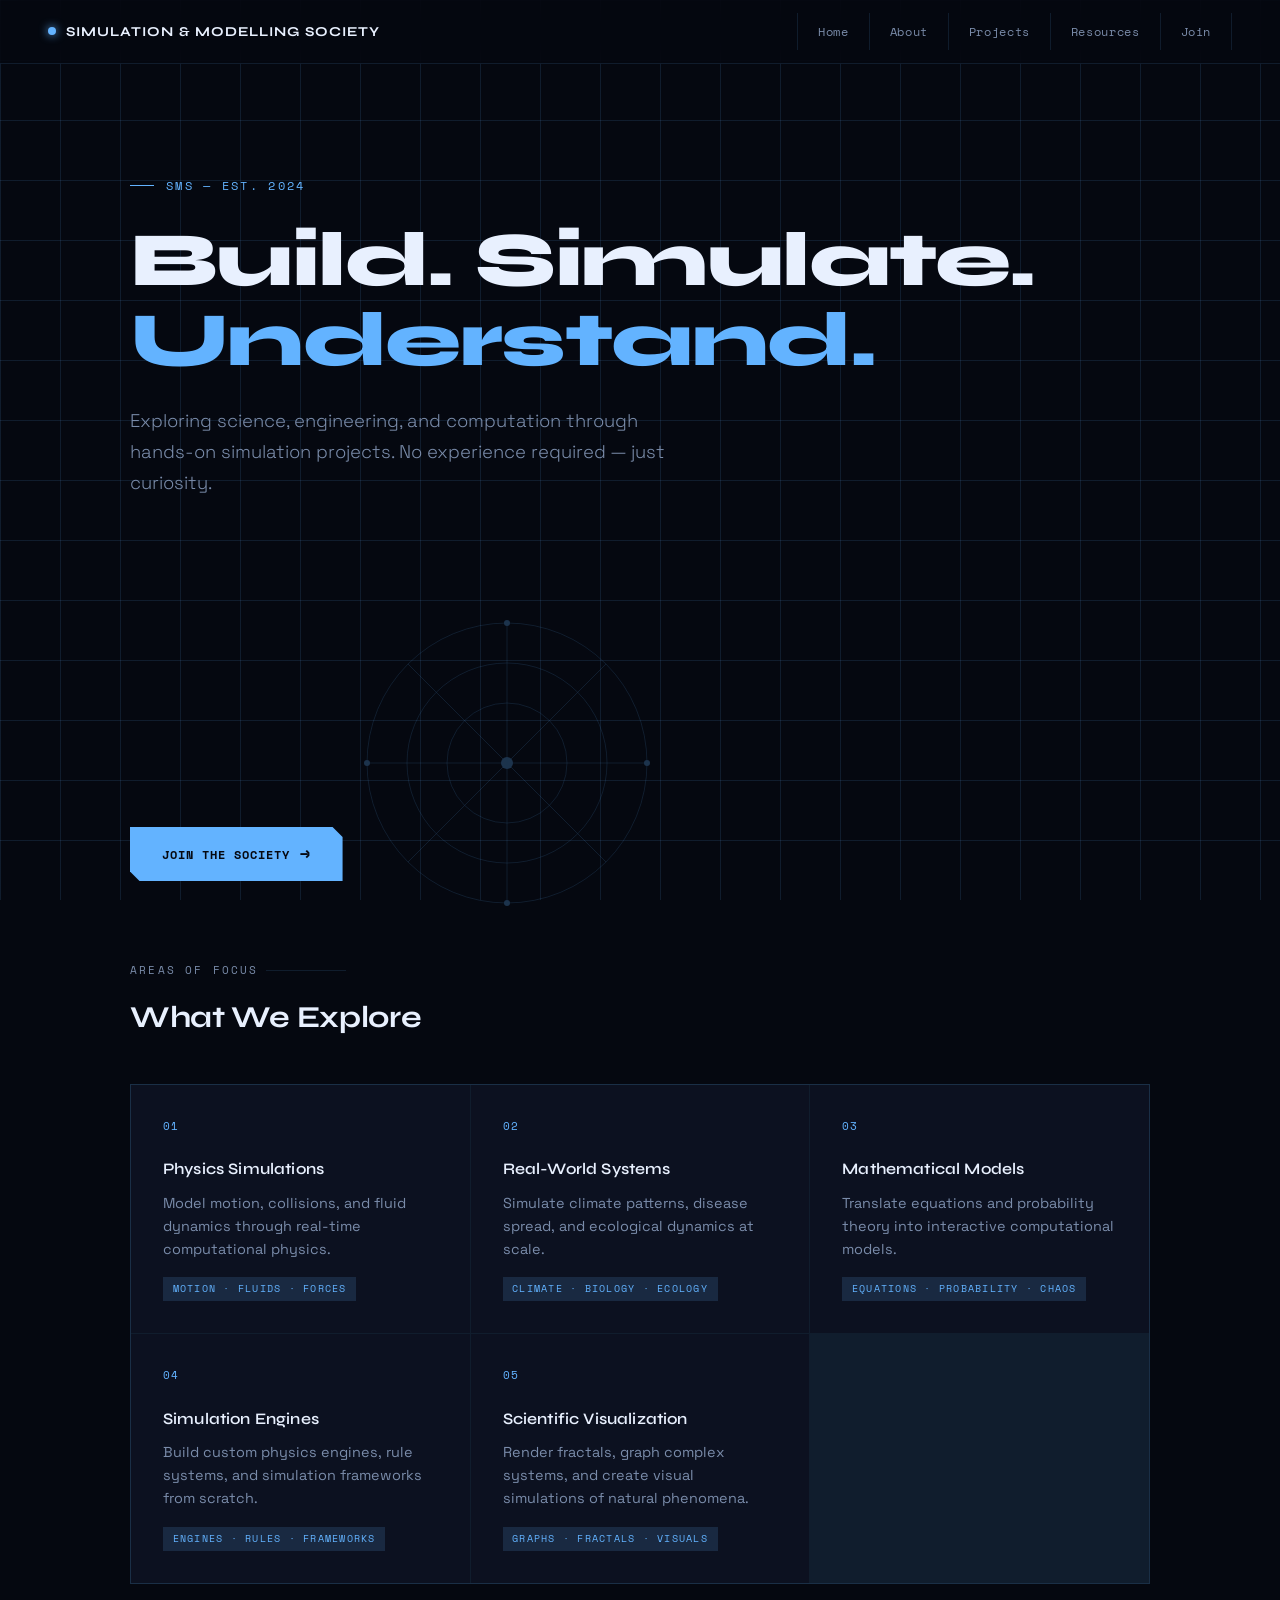
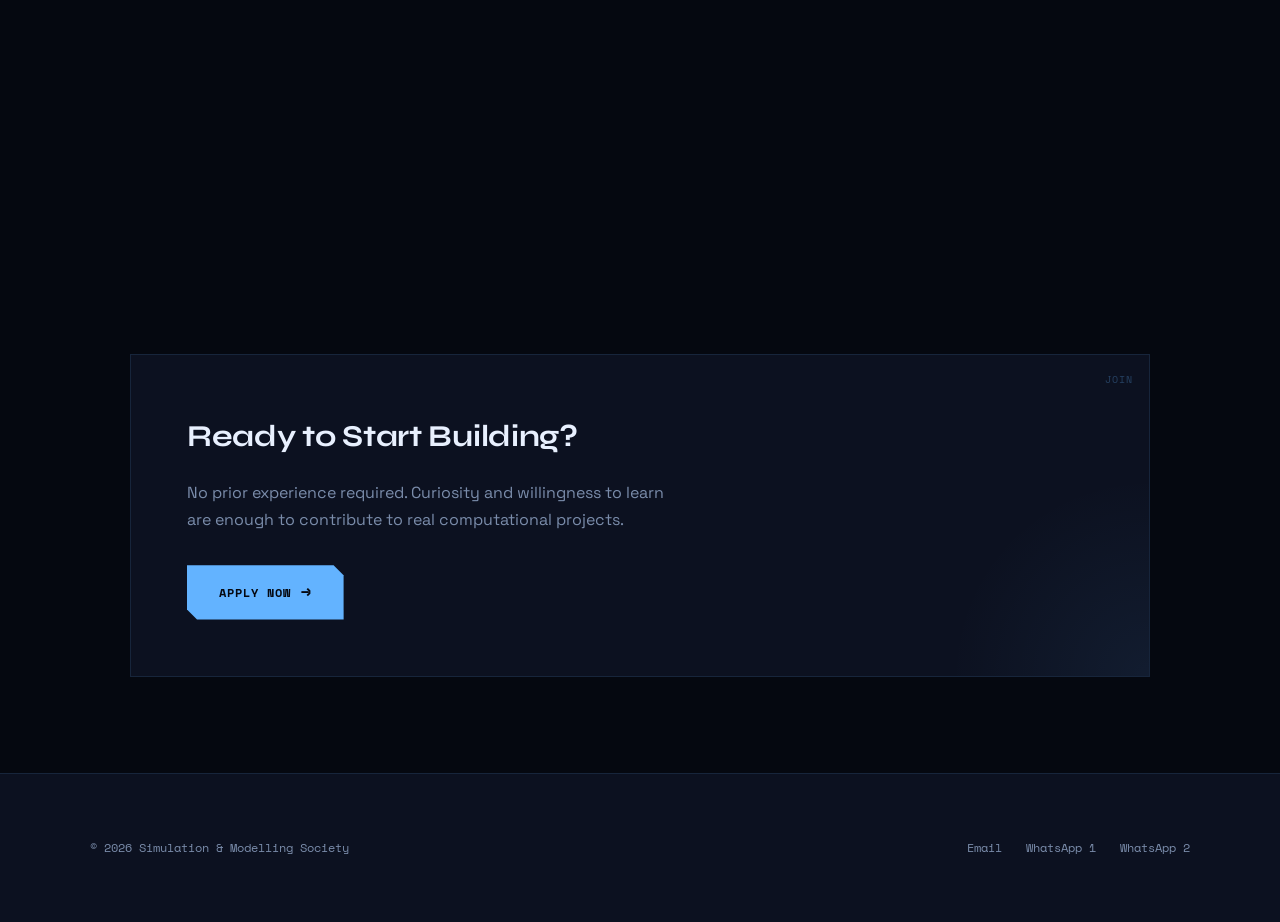
==== index.html @ 91ac825c "fix: add About link to all navigation menus" ====
<!DOCTYPE html>
<html lang="en">
<head>
<meta charset="UTF-8">
<title>Simulation & Modelling Society</title>
<meta name="viewport" content="width=device-width, initial-scale=1">
<meta property="og:title" content="Simulation & Modelling Society" />
<meta property="og:description" content="Exploring science, engineering, and computation through simulation projects." />
<meta property="og:type" content="website" />
<meta property="og:url" content="https://synapse-dot.github.io/" />
<link rel="icon" type="image/png" href="images/logos/logo.png">
<link rel="stylesheet" href="css/style.css">
</head>
<body>

<nav>
  <a href="index.html" class="nav-logo">
    <span>Simulation &amp; Modelling Society</span>
  </a>
  <div class="nav-links">
    <a href="index.html">Home</a>
    <a href="about.html">About</a>
    <a href="projects.html">Projects</a>
    <a href="resources.html">Resources</a>
    <a href="join.html">Join</a>
  </div>
</nav>

<main class="container">

  <section class="hero">
    <div class="hero-label">SMS — Est. 2024</div>
    <h1>
      Build. Simulate.
      <span>Understand.</span>
    </h1>
    <p>Exploring science, engineering, and computation through hands-on simulation projects. No experience required — just curiosity.</p>
    <a href="join.html" class="btn">Join the Society</a>

    <!-- Decorative SVG -->
    <svg class="hero-deco" viewBox="0 0 320 320" fill="none" xmlns="http://www.w3.org/2000/svg" aria-hidden="true">
      <circle cx="160" cy="160" r="140" stroke="#63b3ff" stroke-width="0.5"/>
      <circle cx="160" cy="160" r="100" stroke="#63b3ff" stroke-width="0.5"/>
      <circle cx="160" cy="160" r="60" stroke="#63b3ff" stroke-width="0.5"/>
      <circle cx="160" cy="160" r="6" fill="#63b3ff"/>
      <line x1="20" y1="160" x2="300" y2="160" stroke="#63b3ff" stroke-width="0.5"/>
      <line x1="160" y1="20" x2="160" y2="300" stroke="#63b3ff" stroke-width="0.5"/>
      <line x1="61" y1="61" x2="259" y2="259" stroke="#63b3ff" stroke-width="0.5"/>
      <line x1="259" y1="61" x2="61" y2="259" stroke="#63b3ff" stroke-width="0.5"/>
      <circle cx="160" cy="20" r="3" fill="#63b3ff"/>
      <circle cx="300" cy="160" r="3" fill="#63b3ff"/>
      <circle cx="160" cy="300" r="3" fill="#63b3ff"/>
      <circle cx="20" cy="160" r="3" fill="#63b3ff"/>
    </svg>
  </section>

  <section>
    <div class="section-header">
      <div class="section-label">Areas of focus</div>
      <h2>What We Explore</h2>
    </div>
    <div class="card-grid">
      <div class="card">
        <span class="card-num">01</span>
        <h3>Physics Simulations</h3>
        <p>Model motion, collisions, and fluid dynamics through real-time computational physics.</p>
        <span class="card-tag">Motion · Fluids · Forces</span>
      </div>
      <div class="card">
        <span class="card-num">02</span>
        <h3>Real-World Systems</h3>
        <p>Simulate climate patterns, disease spread, and ecological dynamics at scale.</p>
        <span class="card-tag">Climate · Biology · Ecology</span>
      </div>
      <div class="card">
        <span class="card-num">03</span>
        <h3>Mathematical Models</h3>
        <p>Translate equations and probability theory into interactive computational models.</p>
        <span class="card-tag">Equations · Probability · Chaos</span>
      </div>
      <div class="card">
        <span class="card-num">04</span>
        <h3>Simulation Engines</h3>
        <p>Build custom physics engines, rule systems, and simulation frameworks from scratch.</p>
        <span class="card-tag">Engines · Rules · Frameworks</span>
      </div>
      <div class="card">
        <span class="card-num">05</span>
        <h3>Scientific Visualization</h3>
        <p>Render fractals, graph complex systems, and create visual simulations of natural phenomena.</p>
        <span class="card-tag">Graphs · Fractals · Visuals</span>
      </div>
    </div>
  </section>

  <section class="reveal-pending">
    <div class="section-header">
      <div class="section-label">About Us</div>
      <h2>Who We Are</h2>
    </div>
    <div class="status-card">
      <p>Founded at the University of Technology in 2024, our society is a collective of students dedicated to bridging the gap between theoretical models and real-world implementation. We currently support around 40 active members working on interdisciplinary computational projects.</p>
    </div>
  </section>

  <div class="cta-section">
    <span class="corner-mark">JOIN</span>
    <h2>Ready to Start Building?</h2>
    <p>No prior experience required. Curiosity and willingness to learn are enough to contribute to real computational projects.</p>
    <a href="join.html" class="btn">Apply Now</a>
  </div>

</main>

<footer class="footer">
  <div class="footer-content">
    <p>&copy; 2026 Simulation & Modelling Society</p>
    <div class="footer-links">
      <a href="mailto:felixx.a.wayne32@gmail.com">Email</a>
      <a href="https://wa.me/94710638587" target="_blank" rel="noopener">WhatsApp 1</a>
      <a href="https://wa.me/94776526043" target="_blank" rel="noopener">WhatsApp 2</a>
    </div>
  </div>
</footer>

<script src="js/main.js" defer></script>
</body>
</html>
---- css/style.css ----
@import url('https://fonts.googleapis.com/css2?family=Space+Grotesk:wght@300;400;500;600;700&family=Space+Mono:ital,wght@0,400;0,700;1,400&family=Syne:wght@400;600;700;800&display=swap');

:root {
  --bg: #050810;
  --surface: #0c1120;
  --surface-2: #111827;
  --border: rgba(99, 179, 255, 0.12);
  --border-bright: rgba(99, 179, 255, 0.3);
  --text: #e8f0fe;
  --muted: #7a8caa;
  --accent: #63b3ff;
  --accent-dim: rgba(99, 179, 255, 0.15);
  --accent-2: #a78bfa;
  --glow: rgba(99, 179, 255, 0.08);
  --font-display: 'Syne', sans-serif;
  --font-body: 'Space Grotesk', sans-serif;
  --font-mono: 'Space Mono', monospace;
}

*, *::before, *::after { box-sizing: border-box; margin: 0; padding: 0; }

html { scroll-behavior: smooth; }

body {
  background-color: var(--bg);
  color: var(--text);
  font-family: var(--font-body);
  font-size: 16px;
  line-height: 1.7;
  min-height: 100vh;
  overflow-x: hidden;
}

/* Subtle grid background */
body::before {
  content: '';
  position: fixed;
  inset: 0;
  background-image:
    linear-gradient(var(--border) 1px, transparent 1px),
    linear-gradient(90deg, var(--border) 1px, transparent 1px);
  background-size: 60px 60px;
  pointer-events: none;
  z-index: 0;
}

/* Nav */
nav {
  position: sticky;
  top: 0;
  z-index: 100;
  padding: 0 3rem;
  height: 64px;
  display: flex;
  align-items: center;
  justify-content: space-between;
  background: rgba(5, 8, 16, 0.85);
  backdrop-filter: blur(16px);
  border-bottom: 1px solid var(--border);
}

.nav-logo {
  font-family: var(--font-display);
  font-size: 0.85rem;
  font-weight: 700;
  letter-spacing: 0.08em;
  text-transform: uppercase;
  color: var(--text);
  text-decoration: none;
  display: flex;
  align-items: center;
  gap: 0.6rem;
}

.nav-logo::before {
  content: '';
  display: block;
  width: 8px;
  height: 8px;
  background: var(--accent);
  border-radius: 50%;
  box-shadow: 0 0 10px var(--accent);
  flex-shrink: 0;
}

.nav-links {
  display: flex;
  align-items: center;
  gap: 0;
}

.nav-links a {
  color: var(--muted);
  text-decoration: none;
  font-family: var(--font-mono);
  font-size: 0.78rem;
  letter-spacing: 0.05em;
  padding: 0.5rem 1.25rem;
  border-left: 1px solid var(--border);
  transition: color 0.2s, background 0.2s;
}

.nav-links a:last-child { border-right: 1px solid var(--border); }
.nav-links a:hover { color: var(--accent); background: var(--accent-dim); }
.nav-links a.active { color: var(--accent); }

/* Layout */
.container {
  position: relative;
  z-index: 1;
  max-width: 1100px;
  margin: 0 auto;
  padding: 0 2.5rem 6rem;
}

/* Hero */
.hero {
  padding: 7rem 0 5rem;
  position: relative;
}

.hero-label {
  font-family: var(--font-mono);
  font-size: 0.72rem;
  letter-spacing: 0.2em;
  text-transform: uppercase;
  color: var(--accent);
  margin-bottom: 1.5rem;
  display: flex;
  align-items: center;
  gap: 0.75rem;
}

.hero-label::before {
  content: '';
  display: block;
  width: 24px;
  height: 1px;
  background: var(--accent);
}

.hero h1 {
  font-family: var(--font-display);
  font-size: clamp(2.8rem, 6vw, 5rem);
  font-weight: 800;
  line-height: 1.05;
  color: var(--text);
  margin-bottom: 1.5rem;
  letter-spacing: -0.02em;
}

.hero h1 span {
  color: var(--accent);
  display: block;
}

.hero p {
  font-size: 1.15rem;
  color: var(--muted);
  max-width: 560px;
  margin-bottom: 2.5rem;
  font-weight: 300;
}

.hero-accent-text {
  font-family: var(--font-mono);
  font-size: 0.88rem;
  color: var(--accent);
  margin-bottom: 2.5rem;
  display: block;
}

/* Buttons */
.btn {
  display: inline-flex;
  align-items: center;
  gap: 0.6rem;
  padding: 0.85rem 2rem;
  background: var(--accent);
  color: #050810;
  text-decoration: none;
  font-family: var(--font-mono);
  font-size: 0.78rem;
  font-weight: 700;
  letter-spacing: 0.08em;
  text-transform: uppercase;
  border: none;
  cursor: pointer;
  clip-path: polygon(0 0, calc(100% - 10px) 0, 100% 10px, 100% 100%, 10px 100%, 0 calc(100% - 10px));
  transition: opacity 0.2s, transform 0.2s;
}

.btn:hover { opacity: 0.9; transform: translateY(-1px); }

.btn::after {
  content: '\2192';
  font-size: 1rem;
}

.btn-outline {
  background: transparent;
  color: var(--accent);
  border: 1px solid var(--border-bright);
  clip-path: polygon(0 0, calc(100% - 10px) 0, 100% 10px, 100% 100%, 10px 100%, 0 calc(100% - 10px));
}

.btn-outline:hover { background: var(--accent-dim); }

/* Section headers */
.section-header {
  margin-bottom: 2.5rem;
}

.section-label {
  font-family: var(--font-mono);
  font-size: 0.68rem;
  letter-spacing: 0.2em;
  text-transform: uppercase;
  color: var(--muted);
  margin-bottom: 0.75rem;
  display: flex;
  align-items: center;
  gap: 0.5rem;
}

.section-label::after {
  content: '';
  flex: 1;
  height: 1px;
  background: var(--border);
  max-width: 80px;
}

h2 {
  font-family: var(--font-display);
  font-size: 1.9rem;
  font-weight: 700;
  color: var(--text);
  letter-spacing: -0.01em;
}

h3 {
  font-family: var(--font-display);
  font-size: 1rem;
  font-weight: 600;
  color: var(--text);
  letter-spacing: 0.01em;
}

/* Cards */
.card-grid {
  display: grid;
  grid-template-columns: repeat(auto-fill, minmax(280px, 1fr));
  gap: 1px;
  background: var(--border);
  border: 1px solid var(--border);
}

.card {
  background: var(--surface);
  padding: 2rem;
  position: relative;
  transition: background 0.2s;
}

.card:hover { background: var(--surface-2); }

.card-num {
  font-family: var(--font-mono);
  font-size: 0.68rem;
  color: var(--accent);
  letter-spacing: 0.1em;
  margin-bottom: 1.25rem;
  display: block;
}

.card h3 { margin-bottom: 0.6rem; }

.card p {
  color: var(--muted);
  font-size: 0.9rem;
  line-height: 1.6;
}

.card-tag {
  display: inline-block;
  margin-top: 1rem;
  font-family: var(--font-mono);
  font-size: 0.65rem;
  letter-spacing: 0.12em;
  text-transform: uppercase;
  color: var(--accent);
  background: var(--accent-dim);
  padding: 0.2rem 0.6rem;
}

/* Status card */
.status-card {
  background: var(--surface);
  border: 1px solid var(--border);
  padding: 2.5rem;
  position: relative;
  overflow: hidden;
}

.status-card::before {
  content: '';
  position: absolute;
  left: 0;
  top: 0;
  bottom: 0;
  width: 3px;
  background: var(--accent);
}

.status-card p { color: var(--muted); line-height: 1.8; }

/* Footer */
.footer {
  padding: 4rem 3rem;
  border-top: 1px solid var(--border);
  background: var(--surface);
  color: var(--muted);
  font-family: var(--font-mono);
  font-size: 0.75rem;
}

.footer-content {
  display: flex;
  justify-content: space-between;
  align-items: center;
  max-width: 1100px;
  margin: 0 auto;
}

.footer-links {
  display: flex;
  gap: 1.5rem;
}

.footer-links a {
  color: var(--muted);
  text-decoration: none;
  transition: color 0.2s;
}

.footer-links a:hover { color: var(--accent); }

@media (max-width: 680px) {
  .footer-content { flex-direction: column; gap: 2rem; text-align: center; }
}


/* Page title (non-hero pages) */
.page-title {
  padding: 5rem 0 3.5rem;
}

.page-title h1 {
  font-family: var(--font-display);
  font-size: clamp(2.2rem, 5vw, 3.5rem);
  font-weight: 800;
  line-height: 1.1;
  letter-spacing: -0.02em;
  color: var(--text);
  margin-bottom: 1rem;
}

.page-title p { color: var(--muted); font-size: 1.05rem; max-width: 560px; }

/* Resources video */
.video-wrap {
  position: relative;
  border: 1px solid var(--border);
  overflow: hidden;
}

.video-wrap::before {
  content: 'VIDEO';
  position: absolute;
  top: 1rem;
  left: 1rem;
  font-family: var(--font-mono);
  font-size: 0.65rem;
  letter-spacing: 0.15em;
  color: var(--accent);
  background: rgba(5,8,16,0.8);
  padding: 0.2rem 0.5rem;
  z-index: 2;
}

.video-wrap video { display: block; width: 100%; }

/* Why join grid */
.why-grid {
  display: grid;
  grid-template-columns: repeat(4, 1fr);
  gap: 1px;
  background: var(--border);
  border: 1px solid var(--border);
  margin-top: 2rem;
}

.why-card {
  background: var(--surface);
  padding: 2rem 1.5rem;
  transition: background 0.2s;
}

.why-card:hover { background: var(--surface-2); }

.why-icon {
  font-family: var(--font-mono);
  font-size: 1.4rem;
  color: var(--accent);
  margin-bottom: 1rem;
  display: block;
}

.why-card h3 {
  font-size: 0.9rem;
  font-weight: 700;
  letter-spacing: 0.05em;
  text-transform: uppercase;
  margin-bottom: 0.5rem;
}

.why-card p { color: var(--muted); font-size: 0.85rem; }

/* Resource link */
.resource-link {
  display: inline-flex;
  align-items: center;
  gap: 0.5rem;
  margin-top: 1.25rem;
  font-family: var(--font-mono);
  font-size: 0.72rem;
  letter-spacing: 0.06em;
  color: var(--accent);
  text-decoration: none;
  border-bottom: 1px solid rgba(99, 179, 255, 0.25);
  padding-bottom: 2px;
  transition: border-color 0.2s, gap 0.2s;
}

.resource-link:hover {
  border-color: var(--accent);
  gap: 0.75rem;
}

.resource-link-arrow {
  font-size: 0.85rem;
  transition: transform 0.2s;
}

.resource-link:hover .resource-link-arrow { transform: translate(2px, -2px); }
.cta-section {
  margin-top: 5rem;
  border: 1px solid var(--border);
  background: var(--surface);
  padding: 3.5rem;
  position: relative;
  overflow: hidden;
}

.cta-section::after {
  content: '';
  position: absolute;
  bottom: 0; right: 0;
  width: 200px; height: 200px;
  background: radial-gradient(circle at bottom right, rgba(99,179,255,0.07), transparent 70%);
  pointer-events: none;
}

.cta-section h2 { margin-bottom: 1rem; }
.cta-section p { color: var(--muted); max-width: 480px; margin-bottom: 2rem; }

/* Decorative corner */
.corner-mark {
  position: absolute;
  top: 1rem; right: 1rem;
  font-family: var(--font-mono);
  font-size: 0.6rem;
  color: var(--border-bright);
  letter-spacing: 0.1em;
}

/* Hero corner deco */
.hero-deco {
  position: absolute;
  right: 0;
  top: 4rem;
  width: 320px;
  height: 320px;
  opacity: 0.25;
  pointer-events: none;
}

/* ── Keyframes ───────────────────────────────────────────── */
@keyframes fadeUp {
  from { opacity: 0; transform: translateY(28px); }
  to   { opacity: 1; transform: translateY(0); }
}
@keyframes scanLine {
  0%   { top: -6px; opacity: 0; }
  8%   { opacity: 1; }
  92%  { opacity: 1; }
  100% { top: calc(100% + 6px); opacity: 0; }
}
@keyframes cursorBlink {
  0%, 100% { opacity: 1; }
  50%       { opacity: 0; }
}
@keyframes glitchA {
  0%   { clip-path: inset(0 0 95% 0);  transform: translate(-3px, 0); }
  20%  { clip-path: inset(30% 0 50% 0); transform: translate(3px, 0); }
  40%  { clip-path: inset(60% 0 20% 0); transform: translate(-2px, 0); }
  60%  { clip-path: inset(80% 0 5% 0);  transform: translate(2px, 0); }
  80%  { clip-path: inset(10% 0 75% 0); transform: translate(-1px, 0); }
  100% { clip-path: inset(0 0 95% 0);  transform: translate(0, 0); }
}
@keyframes glitchB {
  0%   { clip-path: inset(50% 0 30% 0); transform: translate(4px, 0); }
  25%  { clip-path: inset(10% 0 70% 0); transform: translate(-4px, 0); }
  50%  { clip-path: inset(75% 0 10% 0); transform: translate(2px, 0); }
  75%  { clip-path: inset(20% 0 60% 0); transform: translate(-2px, 0); }
  100% { clip-path: inset(50% 0 30% 0); transform: translate(0, 0); }
}

/* ── Hero load animation ─────────────────────────────────── */
.hero { animation: fadeUp 0.7s ease-out both; }

/* ── Glitch text effect ──────────────────────────────────── */
.glitch-text { position: relative; }

.glitch-text::before,
.glitch-text::after {
  content: attr(data-text);
  position: absolute;
  inset: 0;
  opacity: 0;
  pointer-events: none;
  font-family: inherit;
  font-size: inherit;
  font-weight: inherit;
  line-height: inherit;
  white-space: pre-wrap;
}

.glitch-text::before { color: #ff4ecd; }
.glitch-text::after  { color: var(--accent); }

.glitch-burst::before {
  opacity: 0.75;
  animation: glitchA 0.08s steps(1) 3;
}
.glitch-burst::after {
  opacity: 0.75;
  animation: glitchB 0.08s steps(1) 3;
}

/* ── Typewriter widget ───────────────────────────────────── */
.typewriter-wrap {
  display: flex;
  align-items: center;
  gap: 0.25rem;
  margin: 1rem 0 2rem;
  min-height: 1.4rem;
}

.typewriter-prefix {
  font-family: var(--font-mono);
  font-size: 0.75rem;
  color: var(--muted);
  letter-spacing: 0.06em;
  white-space: nowrap;
}

.typewriter-text {
  font-family: var(--font-mono);
  font-size: 0.75rem;
  color: var(--accent);
  letter-spacing: 0.06em;
}

.typewriter-cursor {
  font-family: var(--font-mono);
  font-size: 0.75rem;
  color: var(--accent);
  animation: cursorBlink 0.9s step-end infinite;
  margin-left: 1px;
}

/* ── Card cursor-glow ────────────────────────────────────── */
.card, .why-card {
  position: relative;
  overflow: hidden;
}

.card::after, .why-card::after {
  content: '';
  position: absolute;
  inset: 0;
  background: radial-gradient(
    circle 120px at var(--mx, 50%) var(--my, 50%),
    rgba(99, 179, 255, 0.09),
    transparent 70%
  );
  opacity: 0;
  transition: opacity 0.3s ease;
  pointer-events: none;
}

.card.card-lit::after, .why-card.card-lit::after { opacity: 1; }

/* Scan-line sweep on hover */
.card::before, .why-card::before {
  content: '';
  position: absolute;
  left: 0;
  right: 0;
  height: 1px;
  background: linear-gradient(90deg, transparent, rgba(99, 179, 255, 0.4), transparent);
  top: -6px;
  opacity: 0;
  pointer-events: none;
  z-index: 2;
  transition: none;
}

.card:hover::before, .why-card:hover::before {
  animation: scanLine 0.7s ease-in-out forwards;
}

/* ── Nav scroll behaviour ────────────────────────────────── */
nav {
  transition: height 0.3s ease, background 0.3s ease, transform 0.35s ease;
}

.nav-scrolled {
  height: 52px !important;
  background: rgba(5, 8, 16, 0.96) !important;
}

.nav-hidden { transform: translateY(-100%); }
.nav-visible { transform: translateY(0); }

/* ── Canvas particle layer ───────────────────────────────── */
.hero { isolation: isolate; }

.hero-canvas {
  position: absolute;
  inset: 0;
  width: 100%;
  height: 100%;
  pointer-events: none;
  z-index: 0;
  opacity: 0.9;
}

.hero > * { position: relative; z-index: 1; }

/* ── Scroll reveal ───────────────────────────────────────── */
.reveal-pending {
  opacity: 0;
  transform: translateY(20px);
  transition: opacity 0.55s ease, transform 0.55s ease;
}

.reveal-pending.revealed {
  opacity: 1;
  transform: translateY(0);
}

/* Stagger cards inside grids */
.card-grid .reveal-pending:nth-child(2) { transition-delay: 0.07s; }
.card-grid .reveal-pending:nth-child(3) { transition-delay: 0.14s; }
.card-grid .reveal-pending:nth-child(4) { transition-delay: 0.21s; }
.card-grid .reveal-pending:nth-child(5) { transition-delay: 0.28s; }
.card-grid .reveal-pending:nth-child(6) { transition-delay: 0.35s; }
.why-grid .reveal-pending:nth-child(2) { transition-delay: 0.07s; }
.why-grid .reveal-pending:nth-child(3) { transition-delay: 0.14s; }
.why-grid .reveal-pending:nth-child(4) { transition-delay: 0.21s; }

/* ── Hamburger button (hidden on desktop) ────────────────── */
.nav-hamburger {
  display: none;
  flex-direction: column;
  justify-content: center;
  gap: 5px;
  background: none;
  border: 1px solid var(--border);
  padding: 8px 10px;
  cursor: pointer;
  margin-left: auto;
  flex-shrink: 0;
}

.nav-hamburger span {
  display: block;
  width: 20px;
  height: 1.5px;
  background: var(--muted);
  transition: transform 0.25s, opacity 0.25s;
}

.nav-hamburger.is-open span:nth-child(1) { transform: translateY(6.5px) rotate(45deg); }
.nav-hamburger.is-open span:nth-child(2) { opacity: 0; }
.nav-hamburger.is-open span:nth-child(3) { transform: translateY(-6.5px) rotate(-45deg); }

/* ── Responsive — Tablet (≤900px) ────────────────────────── */
@media (max-width: 900px) {
  .container { max-width: 100%; }

  .hero h1 { font-size: clamp(2.2rem, 5.5vw, 3.5rem); }

  .card-grid { grid-template-columns: repeat(auto-fill, minmax(240px, 1fr)); }

  .why-grid { grid-template-columns: 1fr 1fr; }

  .cta-section { padding: 2.5rem; }
}

/* ── Responsive — Mobile (≤680px) ────────────────────────── */
@media (max-width: 680px) {
  /* Nav: show hamburger, hide links by default */
  nav {
    padding: 0 1.25rem;
    flex-wrap: wrap;
    height: auto;
    min-height: 56px;
    gap: 0;
  }

  .nav-logo { padding: 0.85rem 0; font-size: 0.78rem; }

  .nav-hamburger { display: flex; }

  .nav-links {
    display: none;
    width: 100%;
    flex-direction: column;
    border-top: 1px solid var(--border);
    background: rgba(5, 8, 16, 0.97);
    padding: 0.5rem 0 1rem;
  }

  .nav-links.nav-open { display: flex; }

  .nav-links a {
    border: none;
    border-bottom: 1px solid var(--border);
    padding: 0.85rem 1.25rem;
    font-size: 0.82rem;
    margin: 0;
  }

  .nav-links a:last-child { border-right: none; }

  /* Hero */
  .hero { padding: 3.5rem 0 3rem; }
  .hero h1 { font-size: clamp(2rem, 8vw, 2.8rem); }
  .hero p { font-size: 1rem; }
  .hero-deco { display: none; }

  /* Container */
  .container { padding: 0 1.1rem 4rem; }

  /* Sections */
  section { margin-top: 3.5rem; }

  /* Page title */
  .page-title { padding: 3rem 0 2.5rem; }
  .page-title h1 { font-size: clamp(2rem, 8vw, 2.8rem); }

  /* Card grid: single column on small screens */
  .card-grid { grid-template-columns: 1fr; }

  /* Why grid: 2 col on mobile still fits */
  .why-grid { grid-template-columns: 1fr 1fr; }

  /* CTA */
  .cta-section { padding: 2rem 1.5rem; }
  .cta-section h2 { font-size: 1.4rem; }

  /* Status card */
  .status-card { padding: 1.75rem 1.5rem; }

  /* Buttons */
  .btn { padding: 0.85rem 1.5rem; font-size: 0.72rem; }

  h2 { font-size: 1.5rem; }
}

/* ── Responsive — Small mobile (≤400px) ──────────────────── */
@media (max-width: 400px) {
  .why-grid { grid-template-columns: 1fr; }
  .hero h1 { font-size: 1.9rem; }
  .nav-logo { font-size: 0.72rem; }
}
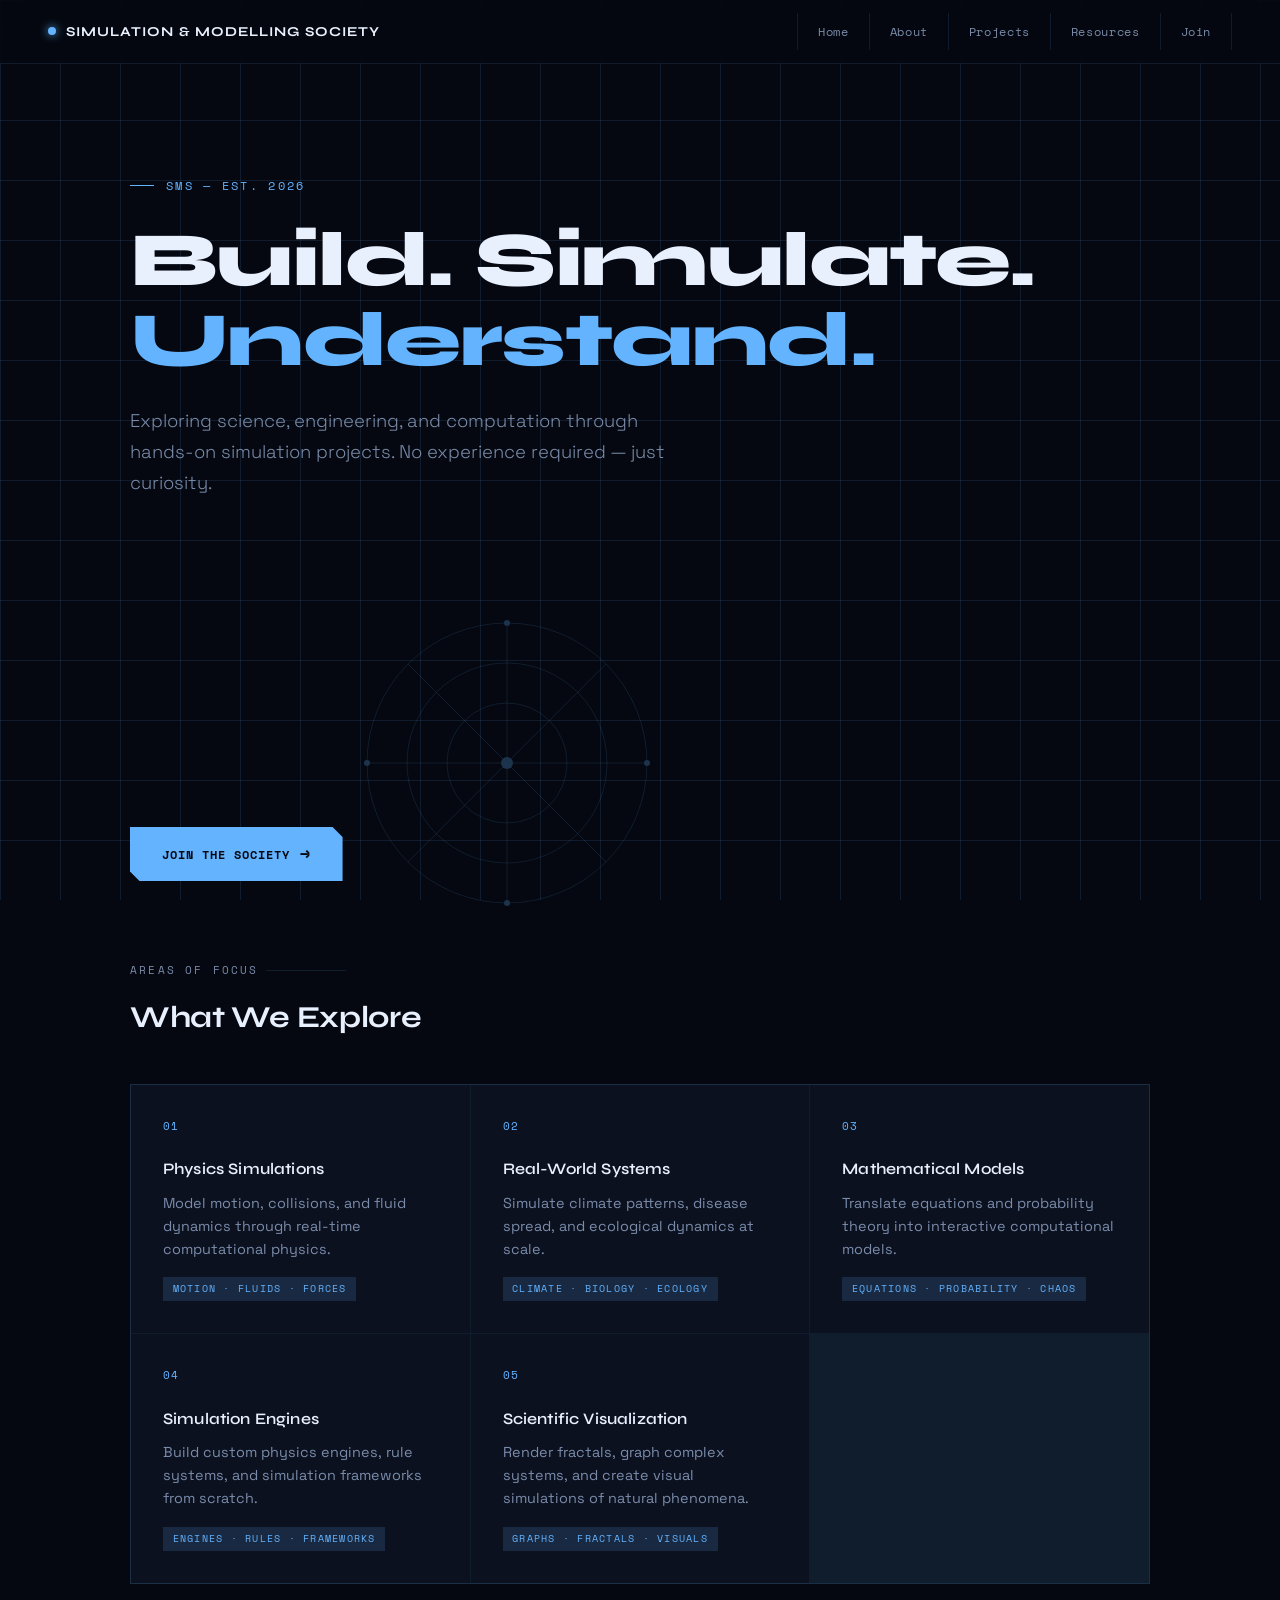
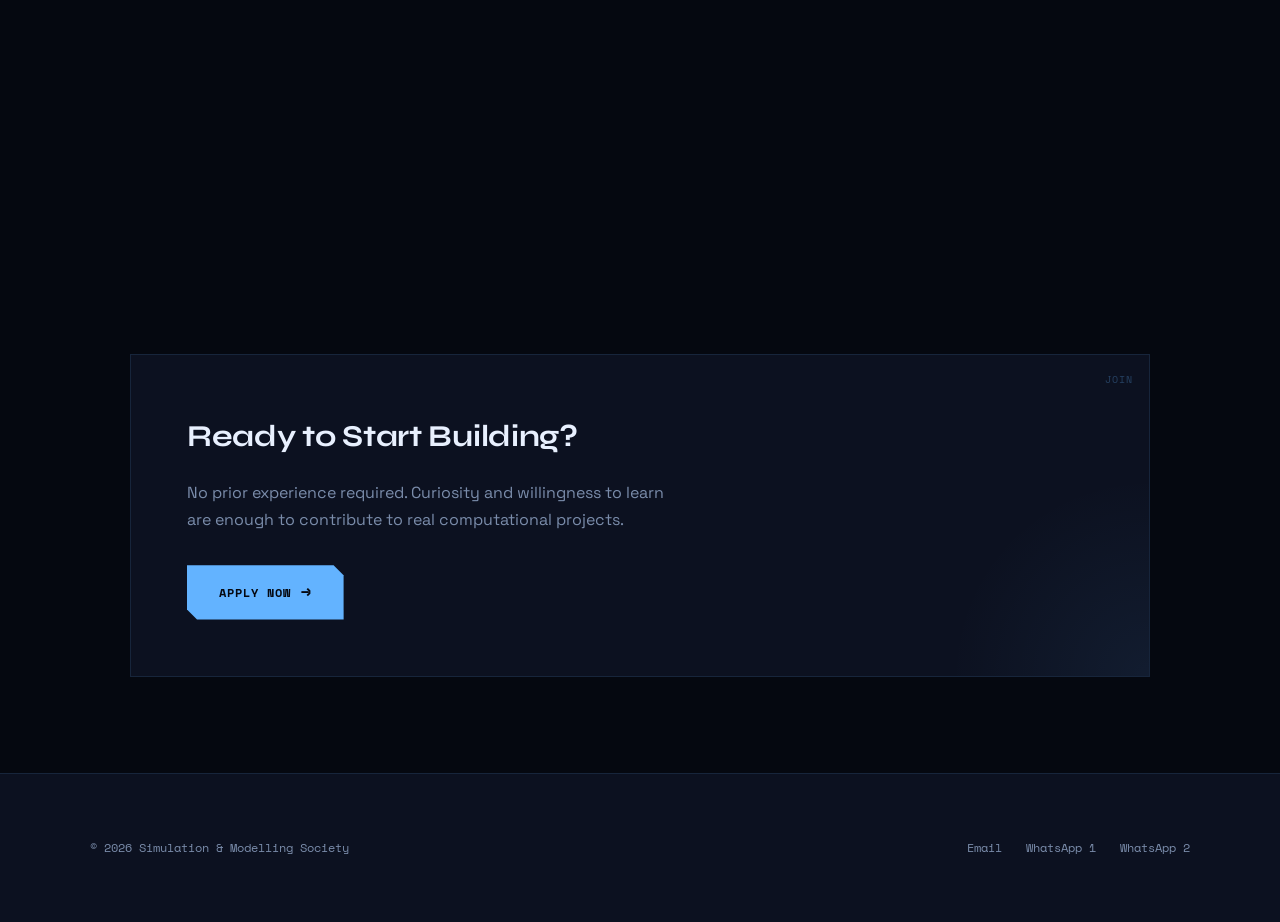
==== commit 44595767: "fix: standardize identity, est. 2026" ====
--- a/index.html
+++ b/index.html
@@ -29,7 +29,7 @@
 <main class="container">
 
   <section class="hero">
-    <div class="hero-label">SMS — Est. 2024</div>
+    <div class="hero-label">SMS — Est. 2026</div>
     <h1>
       Build. Simulate.
       <span>Understand.</span>
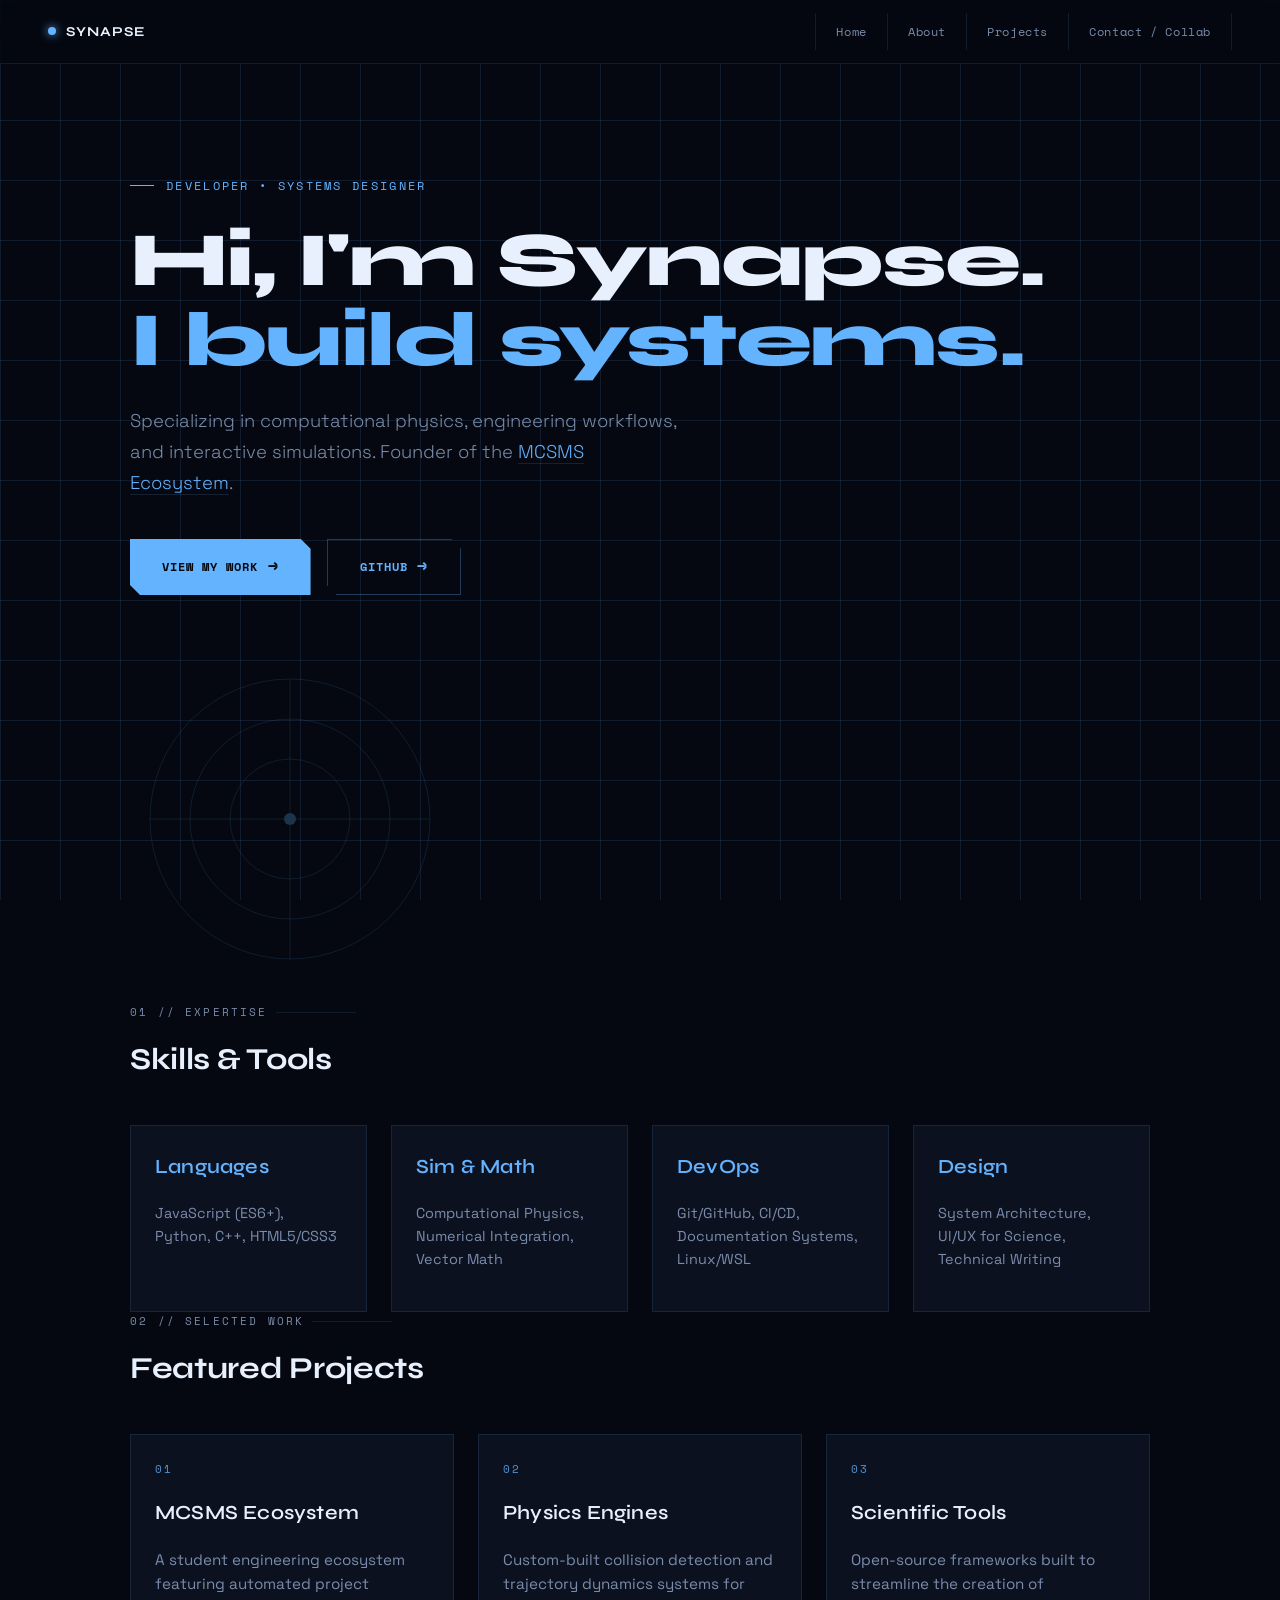
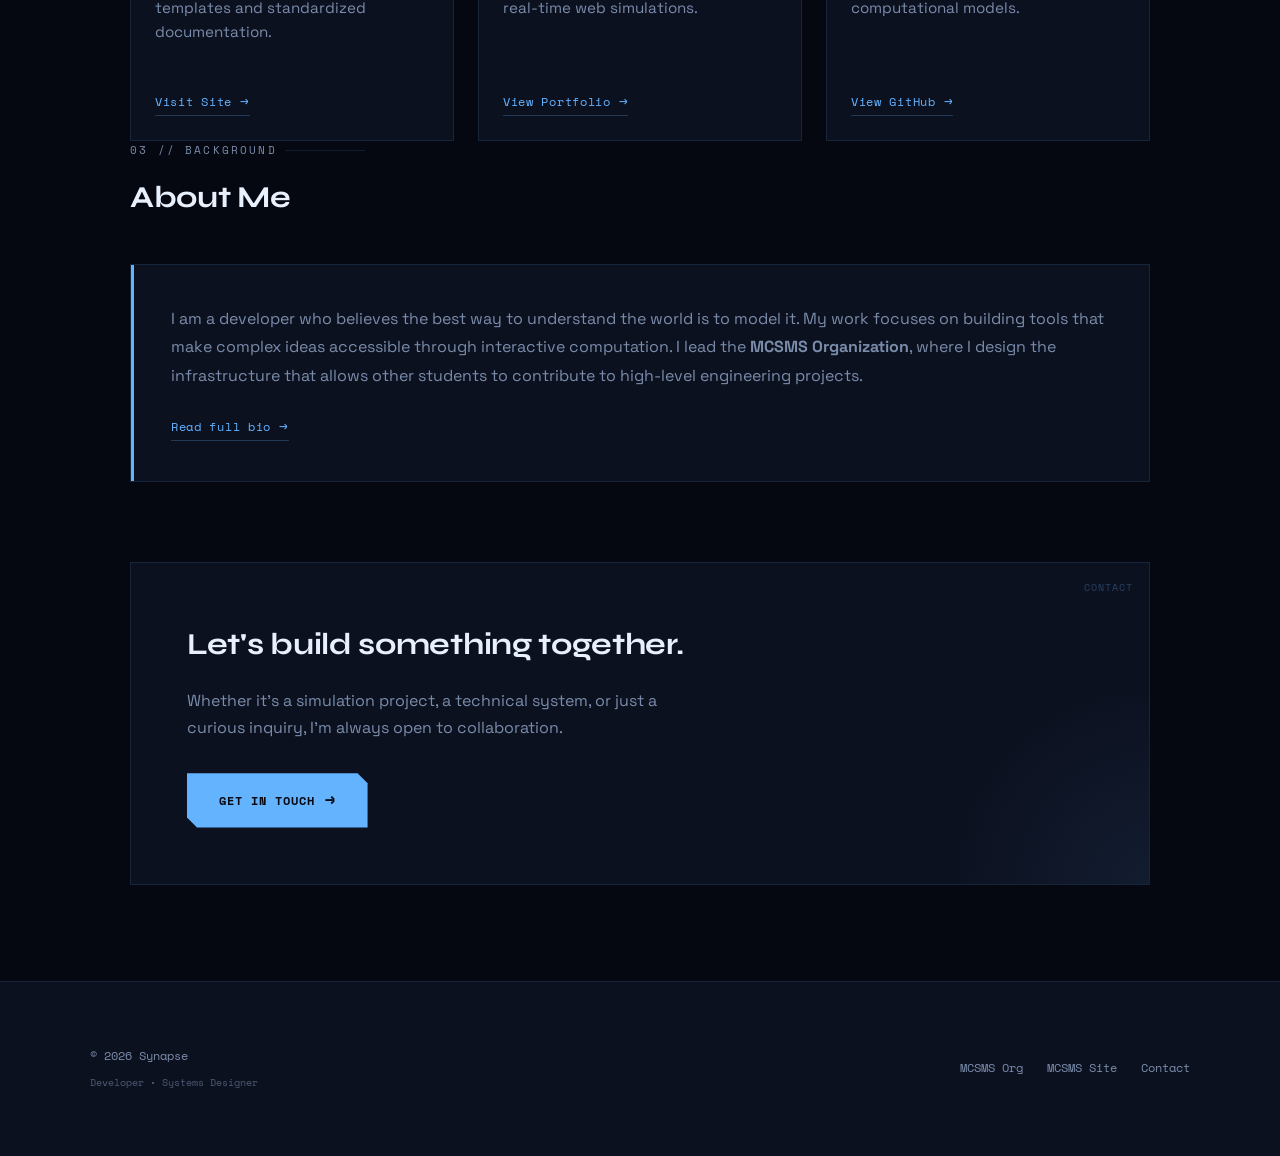
==== commit 343c8748: "Refactor to Option 1: Personal Developer Portfolio" ====
--- a/index.html
+++ b/index.html
@@ -2,40 +2,42 @@
 <html lang="en">
 <head>
 <meta charset="UTF-8">
-<title>Simulation & Modelling Society</title>
+<title>Synapse | Developer &amp; Systems Designer</title>
 <meta name="viewport" content="width=device-width, initial-scale=1">
-<meta property="og:title" content="Simulation & Modelling Society" />
-<meta property="og:description" content="Exploring science, engineering, and computation through simulation projects." />
+<meta property="og:title" content="Synapse | Developer &amp; Systems Designer" />
+<meta property="og:description" content="Personal portfolio of Synapse — focused on computational physics, systems design, and engineering ecosystems." />
 <meta property="og:type" content="website" />
 <meta property="og:url" content="https://synapse-dot.github.io/" />
-<link rel="icon" type="image/png" href="images/logos/logo.png">
-<link rel="stylesheet" href="css/style.css">
+<link rel="icon" type="image/png" href="/images/logos/logo.png">
+<link rel="stylesheet" href="/css/style.css">
 </head>
 <body>
 
 <nav>
-  <a href="index.html" class="nav-logo">
-    <span>Simulation &amp; Modelling Society</span>
+  <a href="/index.html" class="nav-logo">
+    <span>SYNAPSE</span>
   </a>
   <div class="nav-links">
-    <a href="index.html">Home</a>
-    <a href="about.html">About</a>
-    <a href="projects.html">Projects</a>
-    <a href="resources.html">Resources</a>
-    <a href="join.html">Join</a>
+    <a href="/index.html">Home</a>
+    <a href="/about.html">About</a>
+    <a href="/projects.html">Projects</a>
+    <a href="/join.html">Contact / Collab</a>
   </div>
 </nav>
 
 <main class="container">
 
   <section class="hero">
-    <div class="hero-label">SMS — Est. 2026</div>
+    <div class="hero-label">DEVELOPER &bull; SYSTEMS DESIGNER</div>
     <h1>
-      Build. Simulate.
-      <span>Understand.</span>
+      Hi, I'm Synapse.
+      <span>I build systems.</span>
     </h1>
-    <p>Exploring science, engineering, and computation through hands-on simulation projects. No experience required — just curiosity.</p>
-    <a href="join.html" class="btn">Join the Society</a>
+    <p>Specializing in computational physics, engineering workflows, and interactive simulations. Founder of the <a href="https://mcsms-org.github.io" target="_blank" style="color: var(--accent); text-decoration: none; border-bottom: 1px solid var(--accent-dim);">MCSMS Ecosystem</a>.</p>
+    <div class="hero-btns" style="display: flex; gap: 1rem; flex-wrap: wrap;">
+      <a href="/projects.html" class="btn">View My Work</a>
+      <a href="https://github.com/mcsms-org" class="btn btn-outline" target="_blank">GitHub</a>
+    </div>
 
     <!-- Decorative SVG -->
     <svg class="hero-deco" viewBox="0 0 320 320" fill="none" xmlns="http://www.w3.org/2000/svg" aria-hidden="true">
@@ -45,84 +47,102 @@
       <circle cx="160" cy="160" r="6" fill="#63b3ff"/>
       <line x1="20" y1="160" x2="300" y2="160" stroke="#63b3ff" stroke-width="0.5"/>
       <line x1="160" y1="20" x2="160" y2="300" stroke="#63b3ff" stroke-width="0.5"/>
-      <line x1="61" y1="61" x2="259" y2="259" stroke="#63b3ff" stroke-width="0.5"/>
-      <line x1="259" y1="61" x2="61" y2="259" stroke="#63b3ff" stroke-width="0.5"/>
-      <circle cx="160" cy="20" r="3" fill="#63b3ff"/>
-      <circle cx="300" cy="160" r="3" fill="#63b3ff"/>
-      <circle cx="160" cy="300" r="3" fill="#63b3ff"/>
-      <circle cx="20" cy="160" r="3" fill="#63b3ff"/>
     </svg>
   </section>
 
   <section>
     <div class="section-header">
-      <div class="section-label">Areas of focus</div>
-      <h2>What We Explore</h2>
+      <div class="section-label">01 // Expertise</div>
+      <h2>Skills &amp; Tools</h2>
     </div>
-    <div class="card-grid">
+    <div class="card-grid" style="grid-template-columns: repeat(auto-fit, minmax(200px, 1fr));">
       <div class="card">
-        <span class="card-num">01</span>
-        <h3>Physics Simulations</h3>
-        <p>Model motion, collisions, and fluid dynamics through real-time computational physics.</p>
-        <span class="card-tag">Motion · Fluids · Forces</span>
+        <h3 style="color: var(--accent);">Languages</h3>
+        <p style="font-size: 0.9rem;">JavaScript (ES6+), Python, C++, HTML5/CSS3</p>
       </div>
       <div class="card">
-        <span class="card-num">02</span>
-        <h3>Real-World Systems</h3>
-        <p>Simulate climate patterns, disease spread, and ecological dynamics at scale.</p>
-        <span class="card-tag">Climate · Biology · Ecology</span>
+        <h3 style="color: var(--accent);">Sim &amp; Math</h3>
+        <p style="font-size: 0.9rem;">Computational Physics, Numerical Integration, Vector Math</p>
       </div>
       <div class="card">
-        <span class="card-num">03</span>
-        <h3>Mathematical Models</h3>
-        <p>Translate equations and probability theory into interactive computational models.</p>
-        <span class="card-tag">Equations · Probability · Chaos</span>
+        <h3 style="color: var(--accent);">DevOps</h3>
+        <p style="font-size: 0.9rem;">Git/GitHub, CI/CD, Documentation Systems, Linux/WSL</p>
       </div>
       <div class="card">
-        <span class="card-num">04</span>
-        <h3>Simulation Engines</h3>
-        <p>Build custom physics engines, rule systems, and simulation frameworks from scratch.</p>
-        <span class="card-tag">Engines · Rules · Frameworks</span>
-      </div>
-      <div class="card">
-        <span class="card-num">05</span>
-        <h3>Scientific Visualization</h3>
-        <p>Render fractals, graph complex systems, and create visual simulations of natural phenomena.</p>
-        <span class="card-tag">Graphs · Fractals · Visuals</span>
+        <h3 style="color: var(--accent);">Design</h3>
+        <p style="font-size: 0.9rem;">System Architecture, UI/UX for Science, Technical Writing</p>
       </div>
     </div>
   </section>
 
-  <section class="reveal-pending">
+  <section>
     <div class="section-header">
-      <div class="section-label">About Us</div>
-      <h2>Who We Are</h2>
+      <div class="section-label">02 // Selected Work</div>
+      <h2>Featured Projects</h2>
+    </div>
+    <div id="featured-projects" class="card-grid">
+      <!-- To be populated or manually curated -->
+      <div class="card">
+        <span class="card-num">01</span>
+        <h3>MCSMS Ecosystem</h3>
+        <p>A student engineering ecosystem featuring automated project templates and standardized documentation.</p>
+        <div style="margin-top: auto;">
+          <a href="https://mcsms-org.github.io" class="resource-link" target="_blank">Visit Site <span class="resource-link-arrow">&rarr;</span></a>
+        </div>
+      </div>
+      <div class="card">
+        <span class="card-num">02</span>
+        <h3>Physics Engines</h3>
+        <p>Custom-built collision detection and trajectory dynamics systems for real-time web simulations.</p>
+        <div style="margin-top: auto;">
+          <a href="/projects.html" class="resource-link">View Portfolio <span class="resource-link-arrow">&rarr;</span></a>
+        </div>
+      </div>
+      <div class="card">
+        <span class="card-num">03</span>
+        <h3>Scientific Tools</h3>
+        <p>Open-source frameworks built to streamline the creation of computational models.</p>
+        <div style="margin-top: auto;">
+          <a href="https://github.com/mcsms-org" class="resource-link" target="_blank">View GitHub <span class="resource-link-arrow">&rarr;</span></a>
+        </div>
+      </div>
+    </div>
+  </section>
+
+  <section>
+    <div class="section-header">
+      <div class="section-label">03 // Background</div>
+      <h2>About Me</h2>
     </div>
     <div class="status-card">
-      <p>Founded at the University of Technology in 2024, our society is a collective of students dedicated to bridging the gap between theoretical models and real-world implementation. We currently support around 40 active members working on interdisciplinary computational projects.</p>
+      <p>I am a developer who believes the best way to understand the world is to model it. My work focuses on building tools that make complex ideas accessible through interactive computation. I lead the <strong>MCSMS Organization</strong>, where I design the infrastructure that allows other students to contribute to high-level engineering projects.</p>
+      <a href="/about.html" class="resource-link" style="margin-top: 1.5rem;">Read full bio <span class="resource-link-arrow">&rarr;</span></a>
     </div>
   </section>
 
   <div class="cta-section">
-    <span class="corner-mark">JOIN</span>
-    <h2>Ready to Start Building?</h2>
-    <p>No prior experience required. Curiosity and willingness to learn are enough to contribute to real computational projects.</p>
-    <a href="join.html" class="btn">Apply Now</a>
+    <span class="corner-mark">CONTACT</span>
+    <h2>Let's build something together.</h2>
+    <p>Whether it's a simulation project, a technical system, or just a curious inquiry, I'm always open to collaboration.</p>
+    <a href="/join.html" class="btn">Get in touch</a>
   </div>
 
 </main>
 
 <footer class="footer">
   <div class="footer-content">
-    <p>&copy; 2026 Simulation & Modelling Society</p>
+    <div style="display: flex; flex-direction: column; gap: 0.5rem;">
+      <p>&copy; 2026 Synapse</p>
+      <p style="font-size: 0.65rem; opacity: 0.6;">Developer &bull; Systems Designer</p>
+    </div>
     <div class="footer-links">
-      <a href="mailto:felixx.a.wayne32@gmail.com">Email</a>
-      <a href="https://wa.me/94710638587" target="_blank" rel="noopener">WhatsApp 1</a>
-      <a href="https://wa.me/94776526043" target="_blank" rel="noopener">WhatsApp 2</a>
+      <a href="https://github.com/mcsms-org" target="_blank">MCSMS Org</a>
+      <a href="https://mcsms-org.github.io" target="_blank">MCSMS Site</a>
+      <a href="mailto:felixx.a.wayne32@gmail.com">Contact</a>
     </div>
   </div>
 </footer>
 
-<script src="js/main.js" defer></script>
+<script src="/main.js" defer></script>
 </body>
 </html>
--- a/css/style.css
+++ b/css/style.css
@@ -247,51 +247,67 @@
   letter-spacing: 0.01em;
 }
 
-/* Cards */
+/* Card Grid */
 .card-grid {
   display: grid;
-  grid-template-columns: repeat(auto-fill, minmax(280px, 1fr));
-  gap: 1px;
-  background: var(--border);
-  border: 1px solid var(--border);
+  grid-template-columns: repeat(auto-fit, minmax(260px, 1fr));
+  gap: 1.5rem;
+  background: transparent;
+  border: none;
 }
 
 .card {
   background: var(--surface);
-  padding: 2rem;
+  padding: 1.5rem;
   position: relative;
-  transition: background 0.2s;
-}
-
-.card:hover { background: var(--surface-2); }
+  transition: all 0.3s ease;
+  border: 1px solid var(--border);
+  display: flex;
+  flex-direction: column;
+  gap: 0.6rem;
+}
+
+.card:hover { 
+  background: var(--surface-2); 
+  border-color: var(--accent);
+  transform: translateY(-5px);
+  box-shadow: 0 10px 20px rgba(0,0,0,0.2);
+}
 
 .card-num {
   font-family: var(--font-mono);
-  font-size: 0.68rem;
-  color: var(--accent);
-  letter-spacing: 0.1em;
-  margin-bottom: 1.25rem;
+  font-size: 0.7rem;
+  color: var(--accent);
+  letter-spacing: 0.15em;
+  margin-bottom: 0.5rem;
   display: block;
-}
-
-.card h3 { margin-bottom: 0.6rem; }
+  opacity: 0.8;
+}
+
+.card h3 { 
+  margin-bottom: 0.5rem; 
+  font-family: var(--font-display);
+  font-size: 1.25rem;
+}
 
 .card p {
   color: var(--muted);
-  font-size: 0.9rem;
+  font-size: 0.95rem;
   line-height: 1.6;
+  margin-bottom: 1rem;
+  flex-grow: 1;
 }
 
 .card-tag {
   display: inline-block;
-  margin-top: 1rem;
   font-family: var(--font-mono);
   font-size: 0.65rem;
   letter-spacing: 0.12em;
   text-transform: uppercase;
   color: var(--accent);
   background: var(--accent-dim);
-  padding: 0.2rem 0.6rem;
+  padding: 0.3rem 0.7rem;
+  align-self: flex-start;
 }
 
 /* Status card */
@@ -351,9 +367,54 @@
 }
 
 
-/* Page title (non-hero pages) */
-.page-title {
-  padding: 5rem 0 3.5rem;
+/* TOC Sidebar */
+.toc-container { position: relative; display: flex; gap: 4rem; }
+.toc-sidebar {
+  width: 260px;
+  flex-shrink: 0;
+  position: sticky;
+  top: 120px;
+  height: calc(100vh - 200px);
+}
+.toc-sidebar h4 {
+  font-family: var(--font-mono);
+  font-size: 0.65rem;
+  text-transform: uppercase;
+  letter-spacing: 0.15em;
+  color: var(--muted);
+  margin-bottom: 1.5rem;
+}
+.toc-list { list-style: none; border-left: 1px solid var(--border); }
+.toc-item { margin: 0.75rem 0; }
+.toc-link {
+  display: block;
+  font-family: var(--font-body);
+  font-size: 0.9rem;
+  color: var(--muted);
+  text-decoration: none;
+  padding: 0.25rem 0 0.25rem 1rem;
+  border-left: 2px solid transparent;
+  transition: all 0.2s;
+}
+.toc-link:hover { color: var(--accent); }
+.toc-link.active {
+  color: var(--accent);
+  border-left-color: var(--accent);
+  font-weight: 500;
+}
+
+.mobile-toc { 
+  display: none; margin-bottom: 2rem; border: 1px solid var(--border); 
+  background: var(--surface); padding: 1.25rem; 
+}
+.mobile-toc select {
+  width: 100%; background: var(--bg); color: var(--text); border: 1px solid var(--border);
+  padding: 0.5rem; font-family: var(--font-mono); font-size: 0.8rem;
+}
+
+@media (max-width: 1024px) {
+  .toc-sidebar { display: none; }
+  .mobile-toc { display: block; }
 }
 
 .page-title h1 {
@@ -368,28 +429,75 @@
 
 .page-title p { color: var(--muted); font-size: 1.05rem; max-width: 560px; }
 
-/* Resources video */
-.video-wrap {
-  position: relative;
+/* Stepper Styles */
+#stepper {
+  min-height: 400px;
+  margin-bottom: 2rem;
+}
+
+.step {
+  display: none;
+  padding: 3rem;
   border: 1px solid var(--border);
-  overflow: hidden;
-}
-
-.video-wrap::before {
-  content: 'VIDEO';
-  position: absolute;
-  top: 1rem;
-  left: 1rem;
-  font-family: var(--font-mono);
-  font-size: 0.65rem;
-  letter-spacing: 0.15em;
-  color: var(--accent);
-  background: rgba(5,8,16,0.8);
-  padding: 0.2rem 0.5rem;
-  z-index: 2;
-}
-
-.video-wrap video { display: block; width: 100%; }
+  background: var(--surface);
+  border-radius: 12px;
+  animation: fadeUp 0.5s ease-out;
+}
+
+.step.active {
+  display: block;
+}
+
+.step h3 {
+  font-size: 1.5rem;
+  margin-bottom: 1.5rem;
+  color: var(--accent);
+}
+
+.step p { margin-bottom: 1rem; color: var(--text); }
+.step ul, .step ol { margin-left: 1.5rem; margin-bottom: 1rem; color: var(--muted); }
+.step code { 
+  background: var(--bg); padding: 0.2rem 0.4rem; border-radius: 4px;
+  color: var(--accent); font-family: var(--font-mono); 
+}
+.step pre {
+  background: var(--bg); padding: 1.5rem; border-radius: 8px;
+  overflow-x: auto; margin: 1rem 0; border: 1px solid var(--border);
+}
+
+.step-controls {
+  display: flex;
+  justify-content: space-between;
+  align-items: center;
+  padding: 1.5rem;
+  border: 1px solid var(--border);
+  background: var(--surface);
+  border-radius: 12px;
+}
+
+.step-controls button {
+  background: var(--accent);
+  color: #050810;
+  border: none;
+  padding: 0.8rem 1.5rem;
+  cursor: pointer;
+  font-family: var(--font-mono);
+  font-weight: 700;
+  text-transform: uppercase;
+  letter-spacing: 0.1em;
+  font-size: 0.75rem;
+  transition: opacity 0.2s;
+}
+
+.step-controls button:hover:not(:disabled) { opacity: 0.8; }
+.step-controls button:disabled { opacity: 0.3; cursor: not-allowed; }
+
+#stepIndicator {
+  font-family: var(--font-mono);
+  font-size: 0.8rem;
+  color: var(--muted);
+  font-weight: 600;
+}
 
 /* Why join grid */
 .why-grid {
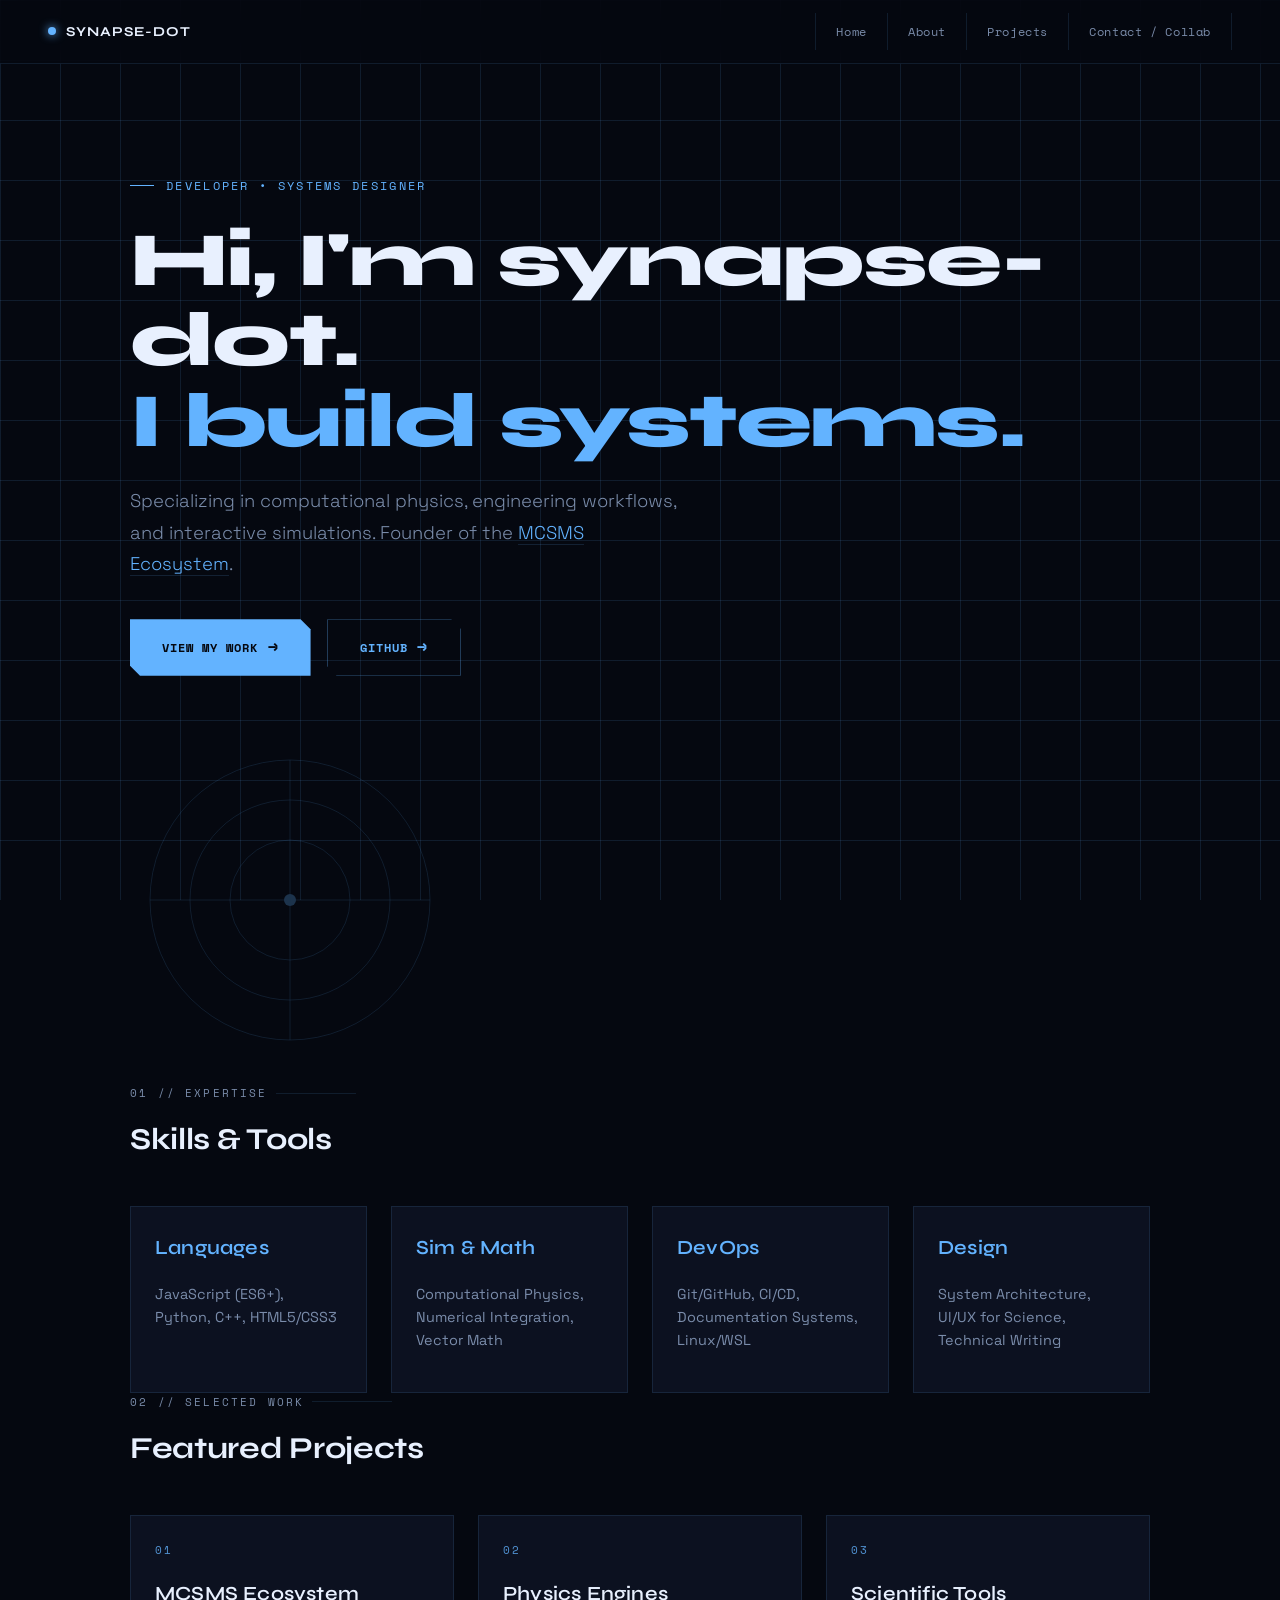
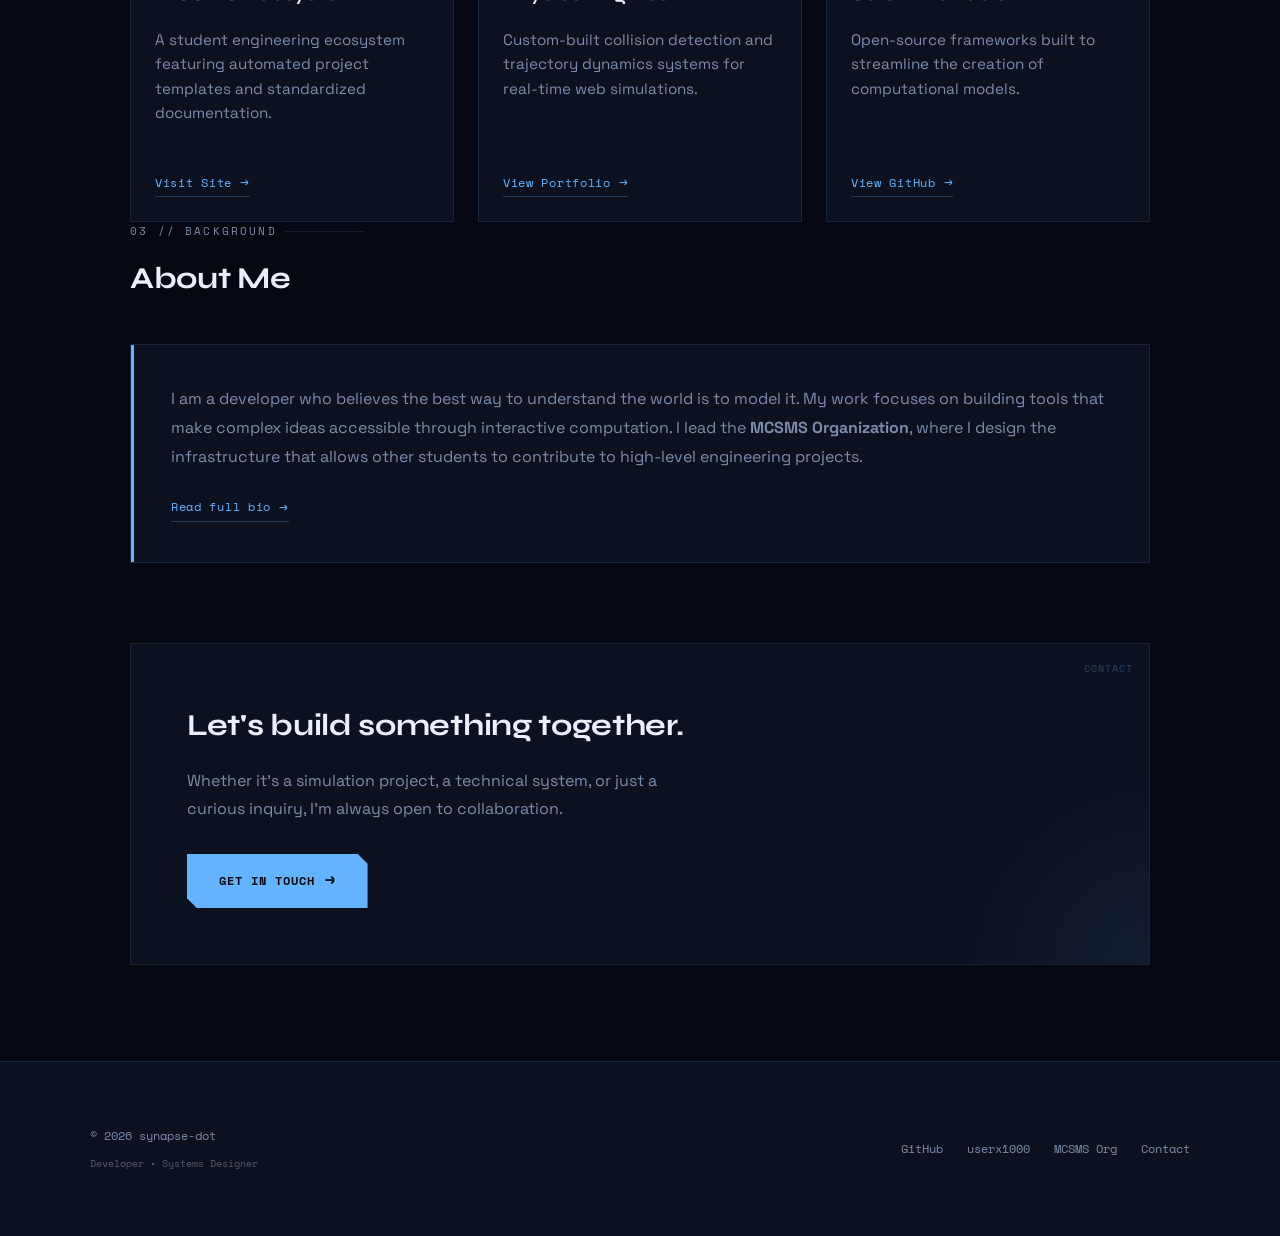
==== commit f83bb34d: "Update branding to synapse-dot and add personal GitHub links" ====
--- a/index.html
+++ b/index.html
@@ -2,10 +2,10 @@
 <html lang="en">
 <head>
 <meta charset="UTF-8">
-<title>Synapse | Developer &amp; Systems Designer</title>
+<title>synapse-dot | Developer &amp; Systems Designer</title>
 <meta name="viewport" content="width=device-width, initial-scale=1">
-<meta property="og:title" content="Synapse | Developer &amp; Systems Designer" />
-<meta property="og:description" content="Personal portfolio of Synapse — focused on computational physics, systems design, and engineering ecosystems." />
+<meta property="og:title" content="synapse-dot | Developer &amp; Systems Designer" />
+<meta property="og:description" content="Personal portfolio of synapse-dot — focused on computational physics, systems design, and engineering ecosystems." />
 <meta property="og:type" content="website" />
 <meta property="og:url" content="https://synapse-dot.github.io/" />
 <link rel="icon" type="image/png" href="/images/logos/logo.png">
@@ -15,7 +15,7 @@
 
 <nav>
   <a href="/index.html" class="nav-logo">
-    <span>SYNAPSE</span>
+    <span>synapse-dot</span>
   </a>
   <div class="nav-links">
     <a href="/index.html">Home</a>
@@ -30,7 +30,7 @@
   <section class="hero">
     <div class="hero-label">DEVELOPER &bull; SYSTEMS DESIGNER</div>
     <h1>
-      Hi, I'm Synapse.
+      Hi, I'm synapse-dot.
       <span>I build systems.</span>
     </h1>
     <p>Specializing in computational physics, engineering workflows, and interactive simulations. Founder of the <a href="https://mcsms-org.github.io" target="_blank" style="color: var(--accent); text-decoration: none; border-bottom: 1px solid var(--accent-dim);">MCSMS Ecosystem</a>.</p>
@@ -132,12 +132,13 @@
 <footer class="footer">
   <div class="footer-content">
     <div style="display: flex; flex-direction: column; gap: 0.5rem;">
-      <p>&copy; 2026 Synapse</p>
+      <p>&copy; 2026 synapse-dot</p>
       <p style="font-size: 0.65rem; opacity: 0.6;">Developer &bull; Systems Designer</p>
     </div>
     <div class="footer-links">
+      <a href="https://github.com/synapse-dot" target="_blank">GitHub</a>
+      <a href="https://github.com/userx1000" target="_blank">userx1000</a>
       <a href="https://github.com/mcsms-org" target="_blank">MCSMS Org</a>
-      <a href="https://mcsms-org.github.io" target="_blank">MCSMS Site</a>
       <a href="mailto:felixx.a.wayne32@gmail.com">Contact</a>
     </div>
   </div>
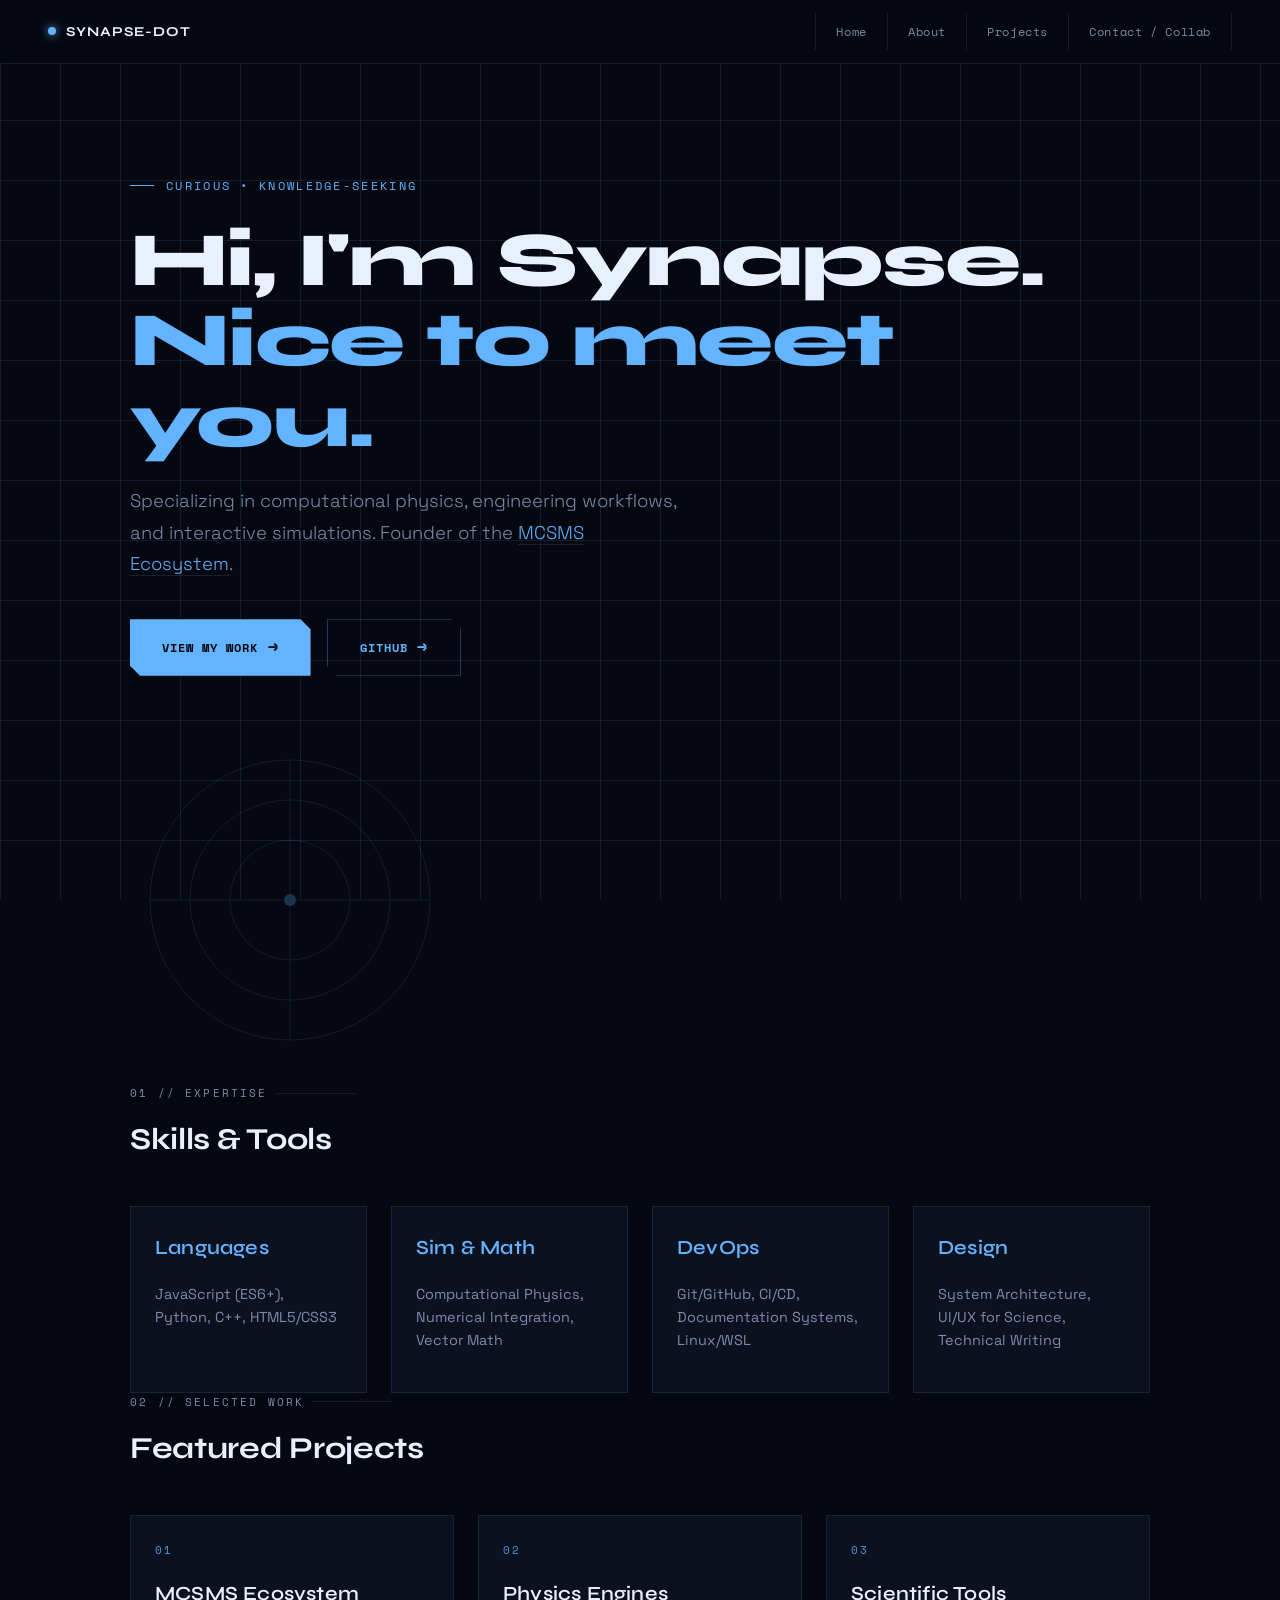
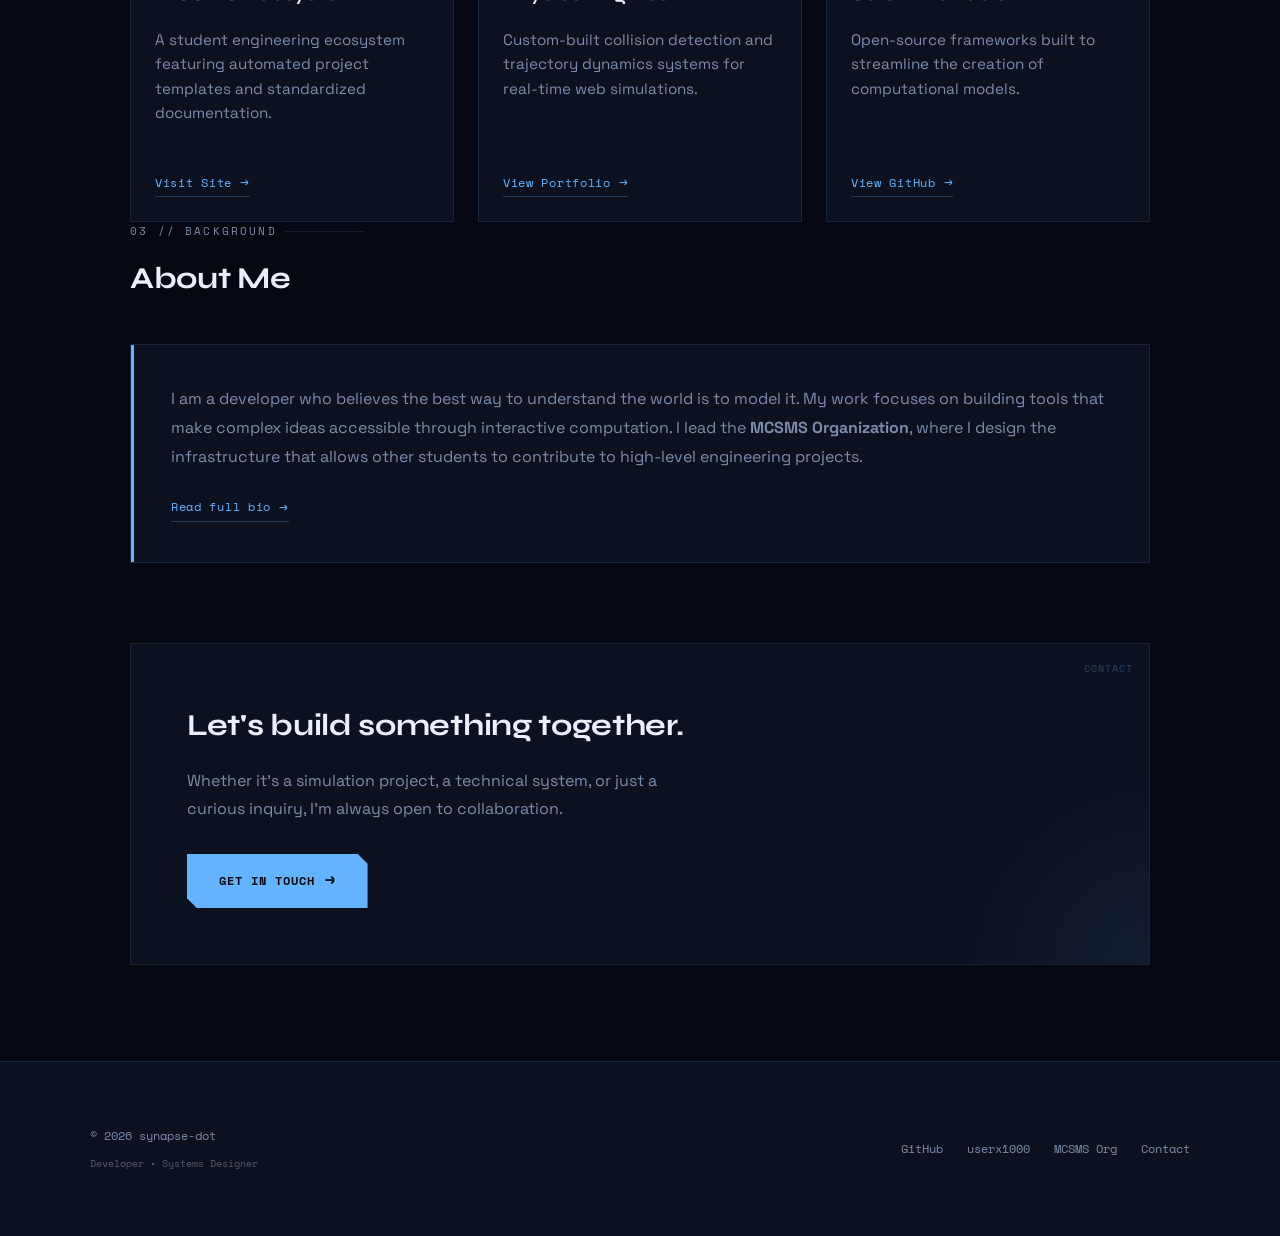
==== commit 776c076b: "Update hero text and labels" ====
--- a/index.html
+++ b/index.html
@@ -28,10 +28,10 @@
 <main class="container">
 
   <section class="hero">
-    <div class="hero-label">DEVELOPER &bull; SYSTEMS DESIGNER</div>
+    <div class="hero-label">Curious &bull; Knowledge-seeking</div>
     <h1>
-      Hi, I'm synapse-dot.
-      <span>I build systems.</span>
+      Hi, I'm Synapse.
+      <span>Nice to meet you.</span>
     </h1>
     <p>Specializing in computational physics, engineering workflows, and interactive simulations. Founder of the <a href="https://mcsms-org.github.io" target="_blank" style="color: var(--accent); text-decoration: none; border-bottom: 1px solid var(--accent-dim);">MCSMS Ecosystem</a>.</p>
     <div class="hero-btns" style="display: flex; gap: 1rem; flex-wrap: wrap;">
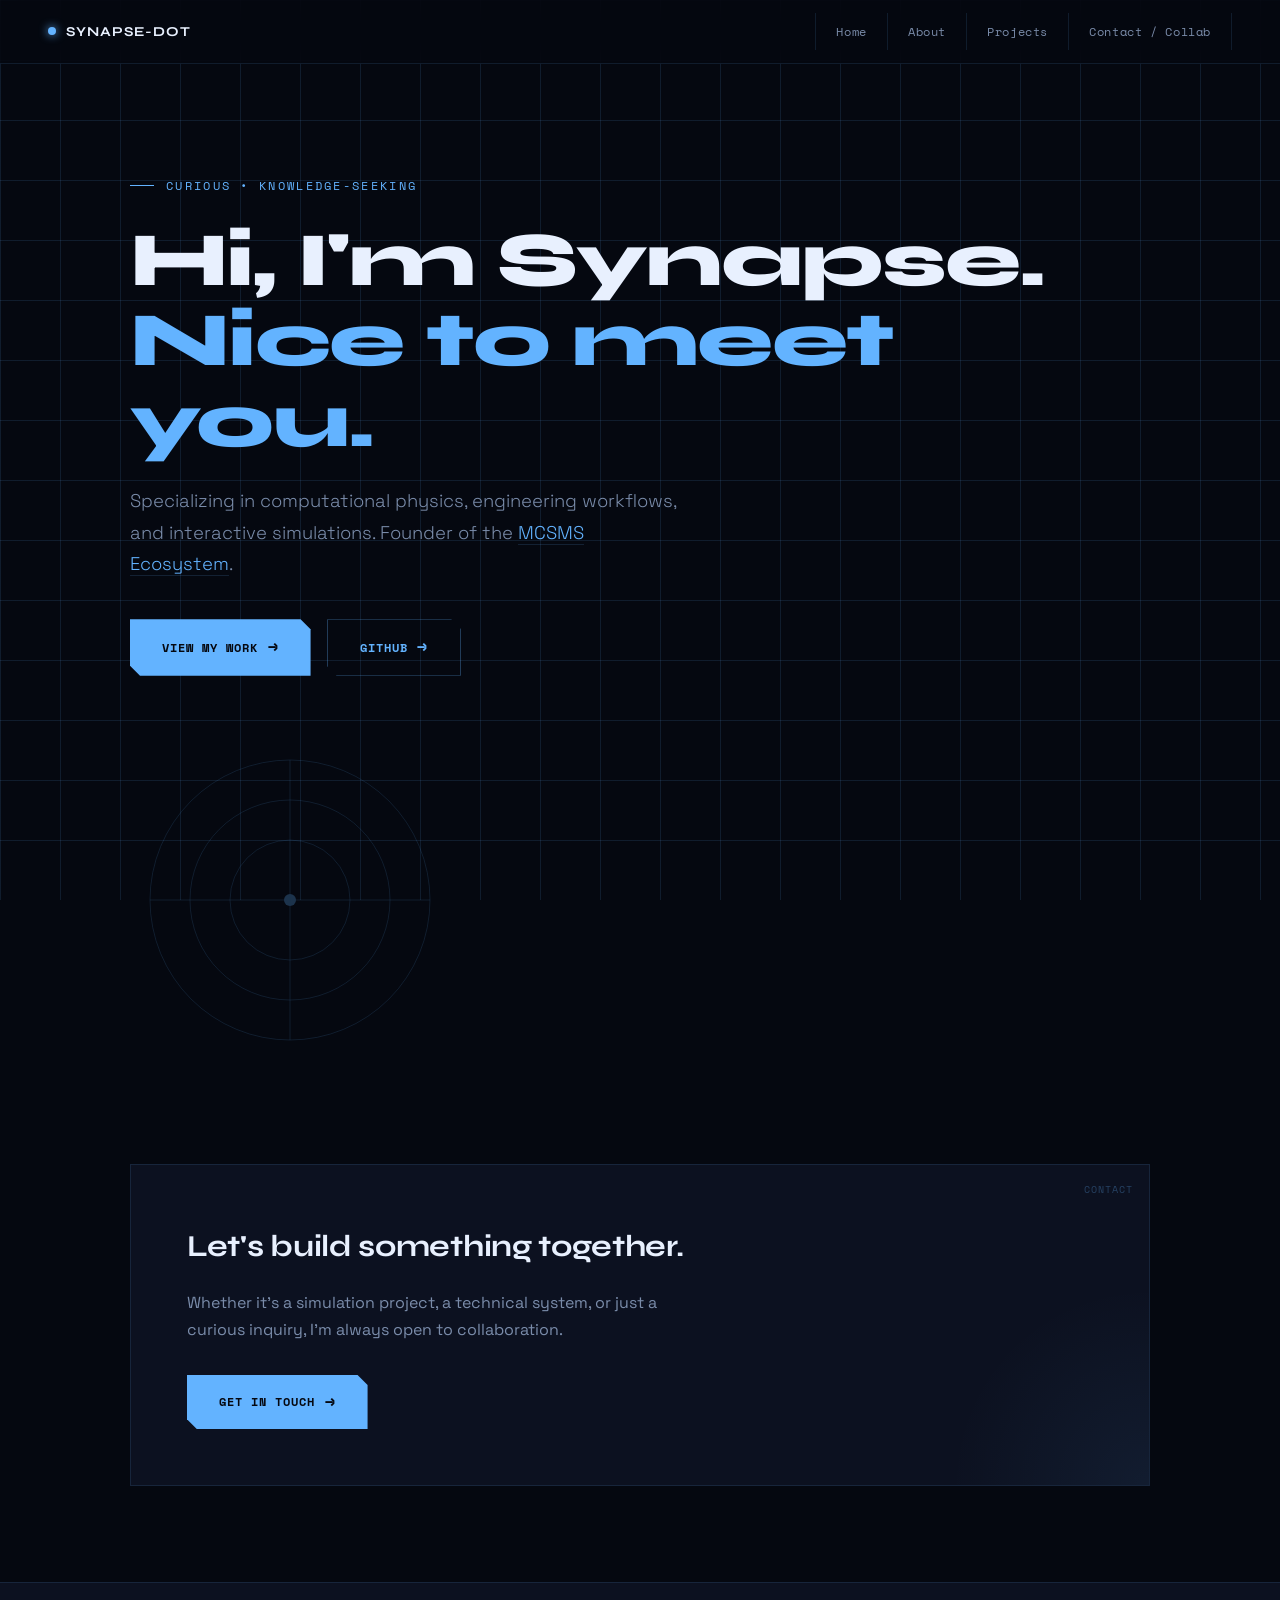
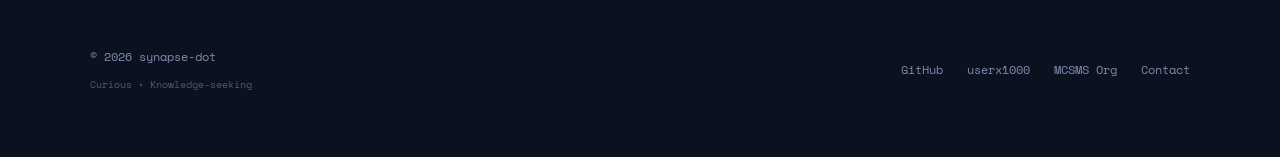
==== commit 81112c10: "Remove sections and update footer labels" ====
--- a/index.html
+++ b/index.html
@@ -50,76 +50,6 @@
     </svg>
   </section>
 
-  <section>
-    <div class="section-header">
-      <div class="section-label">01 // Expertise</div>
-      <h2>Skills &amp; Tools</h2>
-    </div>
-    <div class="card-grid" style="grid-template-columns: repeat(auto-fit, minmax(200px, 1fr));">
-      <div class="card">
-        <h3 style="color: var(--accent);">Languages</h3>
-        <p style="font-size: 0.9rem;">JavaScript (ES6+), Python, C++, HTML5/CSS3</p>
-      </div>
-      <div class="card">
-        <h3 style="color: var(--accent);">Sim &amp; Math</h3>
-        <p style="font-size: 0.9rem;">Computational Physics, Numerical Integration, Vector Math</p>
-      </div>
-      <div class="card">
-        <h3 style="color: var(--accent);">DevOps</h3>
-        <p style="font-size: 0.9rem;">Git/GitHub, CI/CD, Documentation Systems, Linux/WSL</p>
-      </div>
-      <div class="card">
-        <h3 style="color: var(--accent);">Design</h3>
-        <p style="font-size: 0.9rem;">System Architecture, UI/UX for Science, Technical Writing</p>
-      </div>
-    </div>
-  </section>
-
-  <section>
-    <div class="section-header">
-      <div class="section-label">02 // Selected Work</div>
-      <h2>Featured Projects</h2>
-    </div>
-    <div id="featured-projects" class="card-grid">
-      <!-- To be populated or manually curated -->
-      <div class="card">
-        <span class="card-num">01</span>
-        <h3>MCSMS Ecosystem</h3>
-        <p>A student engineering ecosystem featuring automated project templates and standardized documentation.</p>
-        <div style="margin-top: auto;">
-          <a href="https://mcsms-org.github.io" class="resource-link" target="_blank">Visit Site <span class="resource-link-arrow">&rarr;</span></a>
-        </div>
-      </div>
-      <div class="card">
-        <span class="card-num">02</span>
-        <h3>Physics Engines</h3>
-        <p>Custom-built collision detection and trajectory dynamics systems for real-time web simulations.</p>
-        <div style="margin-top: auto;">
-          <a href="/projects.html" class="resource-link">View Portfolio <span class="resource-link-arrow">&rarr;</span></a>
-        </div>
-      </div>
-      <div class="card">
-        <span class="card-num">03</span>
-        <h3>Scientific Tools</h3>
-        <p>Open-source frameworks built to streamline the creation of computational models.</p>
-        <div style="margin-top: auto;">
-          <a href="https://github.com/mcsms-org" class="resource-link" target="_blank">View GitHub <span class="resource-link-arrow">&rarr;</span></a>
-        </div>
-      </div>
-    </div>
-  </section>
-
-  <section>
-    <div class="section-header">
-      <div class="section-label">03 // Background</div>
-      <h2>About Me</h2>
-    </div>
-    <div class="status-card">
-      <p>I am a developer who believes the best way to understand the world is to model it. My work focuses on building tools that make complex ideas accessible through interactive computation. I lead the <strong>MCSMS Organization</strong>, where I design the infrastructure that allows other students to contribute to high-level engineering projects.</p>
-      <a href="/about.html" class="resource-link" style="margin-top: 1.5rem;">Read full bio <span class="resource-link-arrow">&rarr;</span></a>
-    </div>
-  </section>
-
   <div class="cta-section">
     <span class="corner-mark">CONTACT</span>
     <h2>Let's build something together.</h2>
@@ -133,7 +63,7 @@
   <div class="footer-content">
     <div style="display: flex; flex-direction: column; gap: 0.5rem;">
       <p>&copy; 2026 synapse-dot</p>
-      <p style="font-size: 0.65rem; opacity: 0.6;">Developer &bull; Systems Designer</p>
+      <p style="font-size: 0.65rem; opacity: 0.6;">Curious &bull; Knowledge-seeking</p>
     </div>
     <div class="footer-links">
       <a href="https://github.com/synapse-dot" target="_blank">GitHub</a>
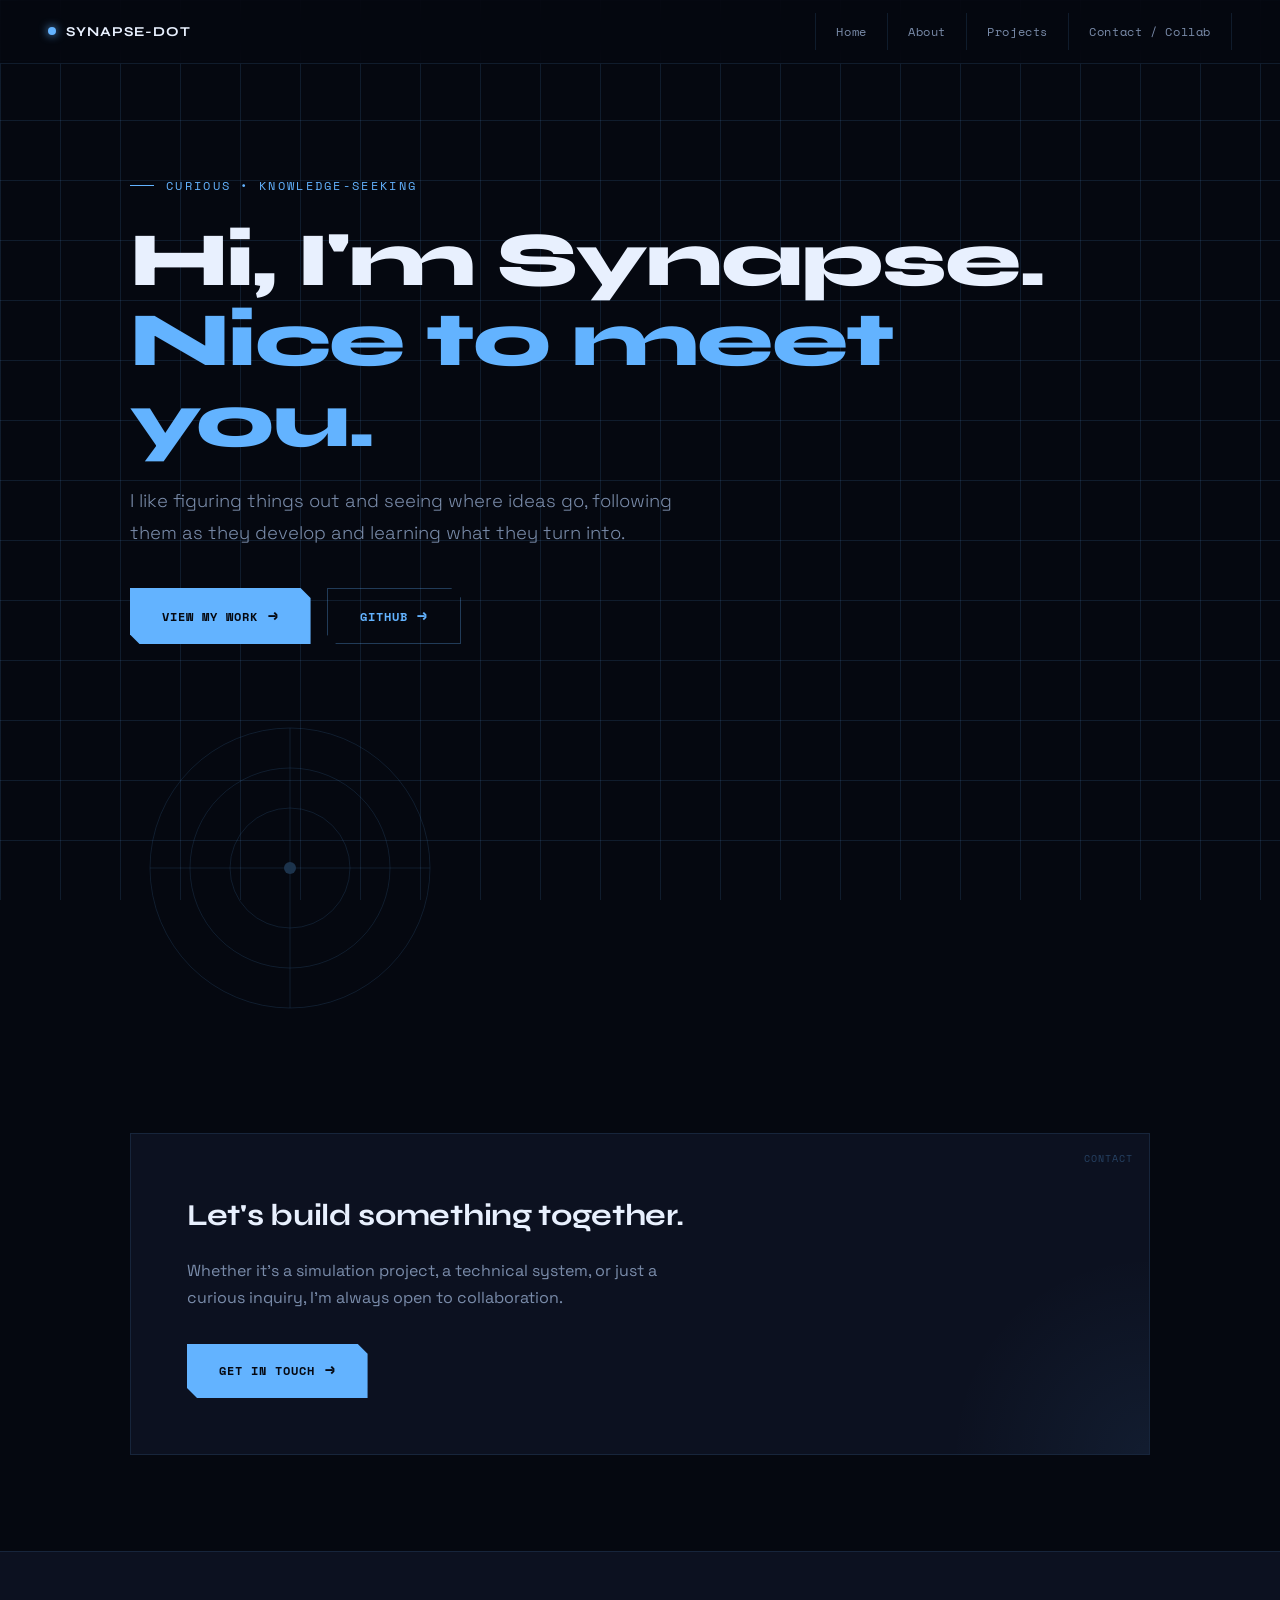
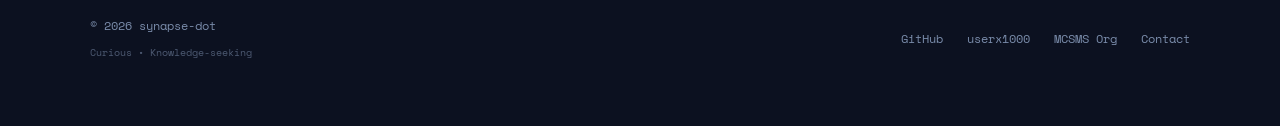
==== commit b0f6b319: "Update hero bio and GitHub link" ====
--- a/index.html
+++ b/index.html
@@ -33,10 +33,10 @@
       Hi, I'm Synapse.
       <span>Nice to meet you.</span>
     </h1>
-    <p>Specializing in computational physics, engineering workflows, and interactive simulations. Founder of the <a href="https://mcsms-org.github.io" target="_blank" style="color: var(--accent); text-decoration: none; border-bottom: 1px solid var(--accent-dim);">MCSMS Ecosystem</a>.</p>
+    <p>I like figuring things out and seeing where ideas go, following them as they develop and learning what they turn into.</p>
     <div class="hero-btns" style="display: flex; gap: 1rem; flex-wrap: wrap;">
       <a href="/projects.html" class="btn">View My Work</a>
-      <a href="https://github.com/mcsms-org" class="btn btn-outline" target="_blank">GitHub</a>
+      <a href="https://github.com/synapse-dot" class="btn btn-outline" target="_blank">GitHub</a>
     </div>
 
     <!-- Decorative SVG -->
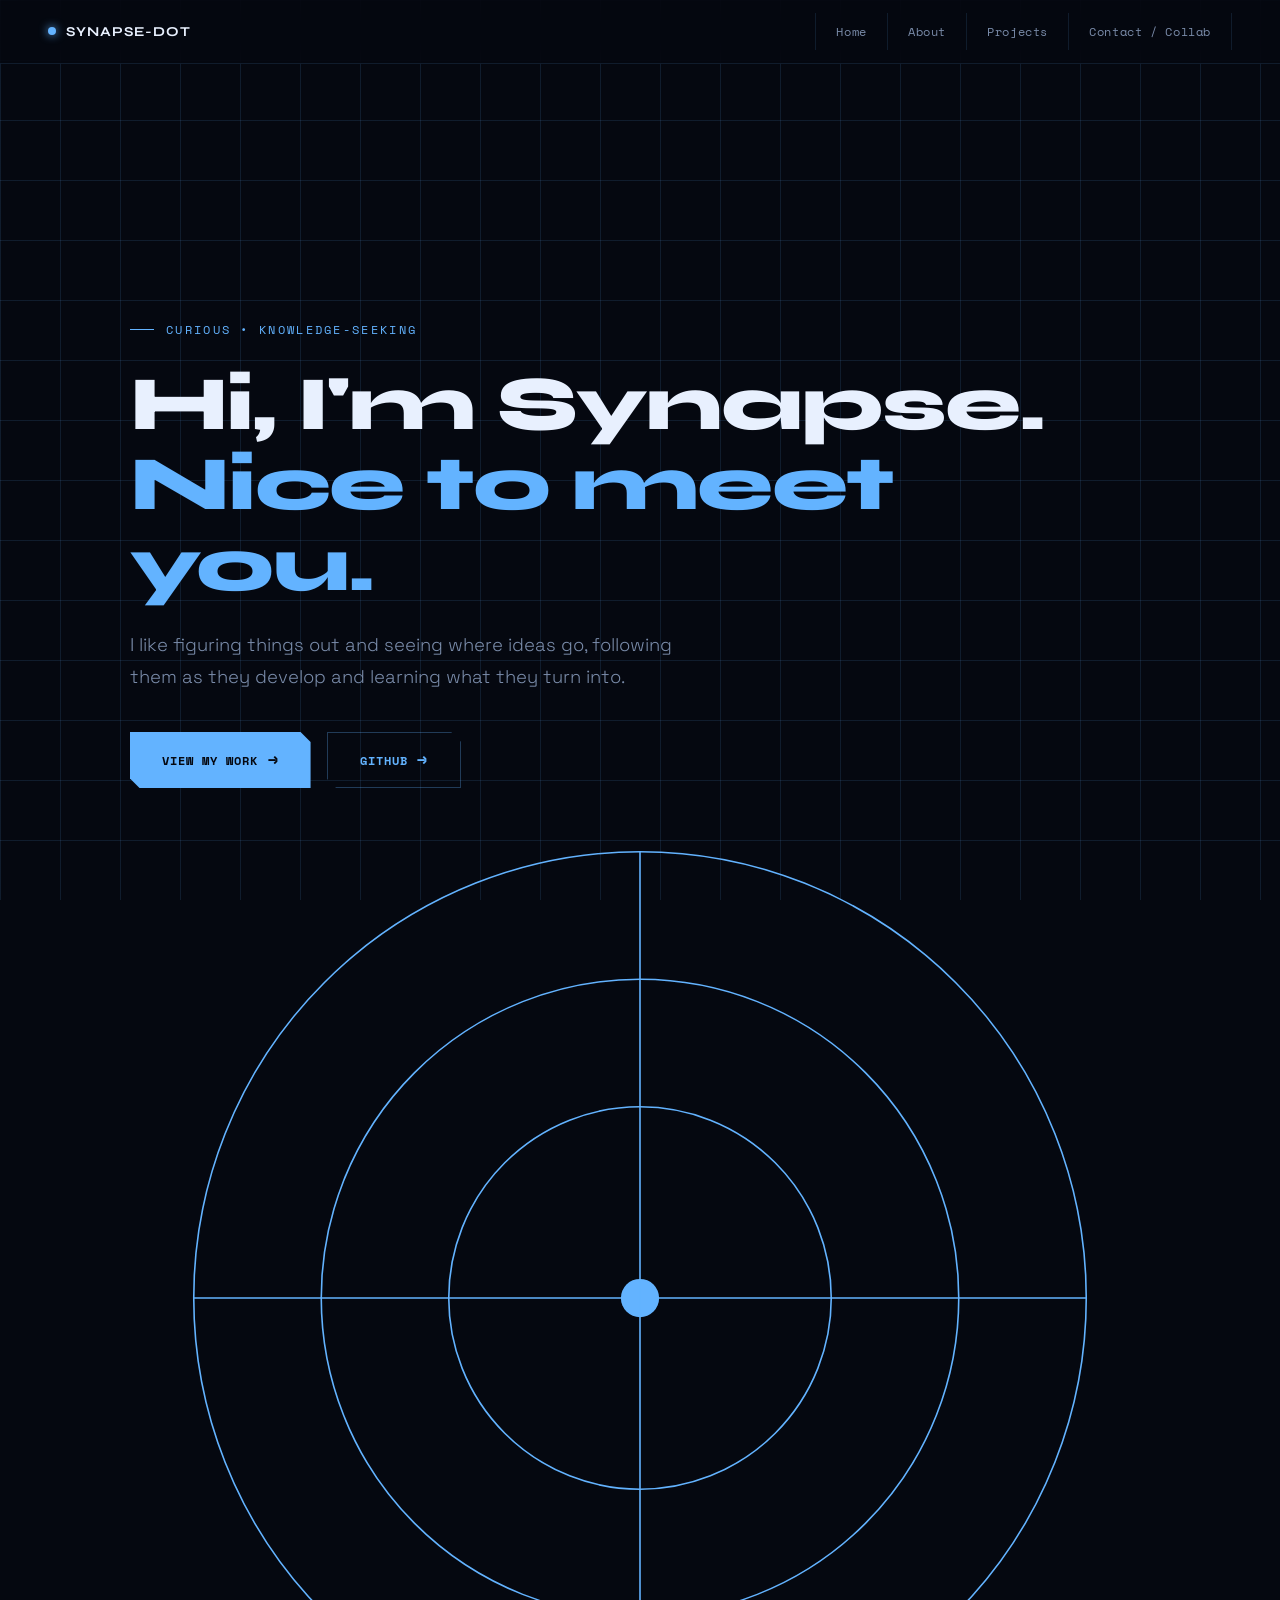
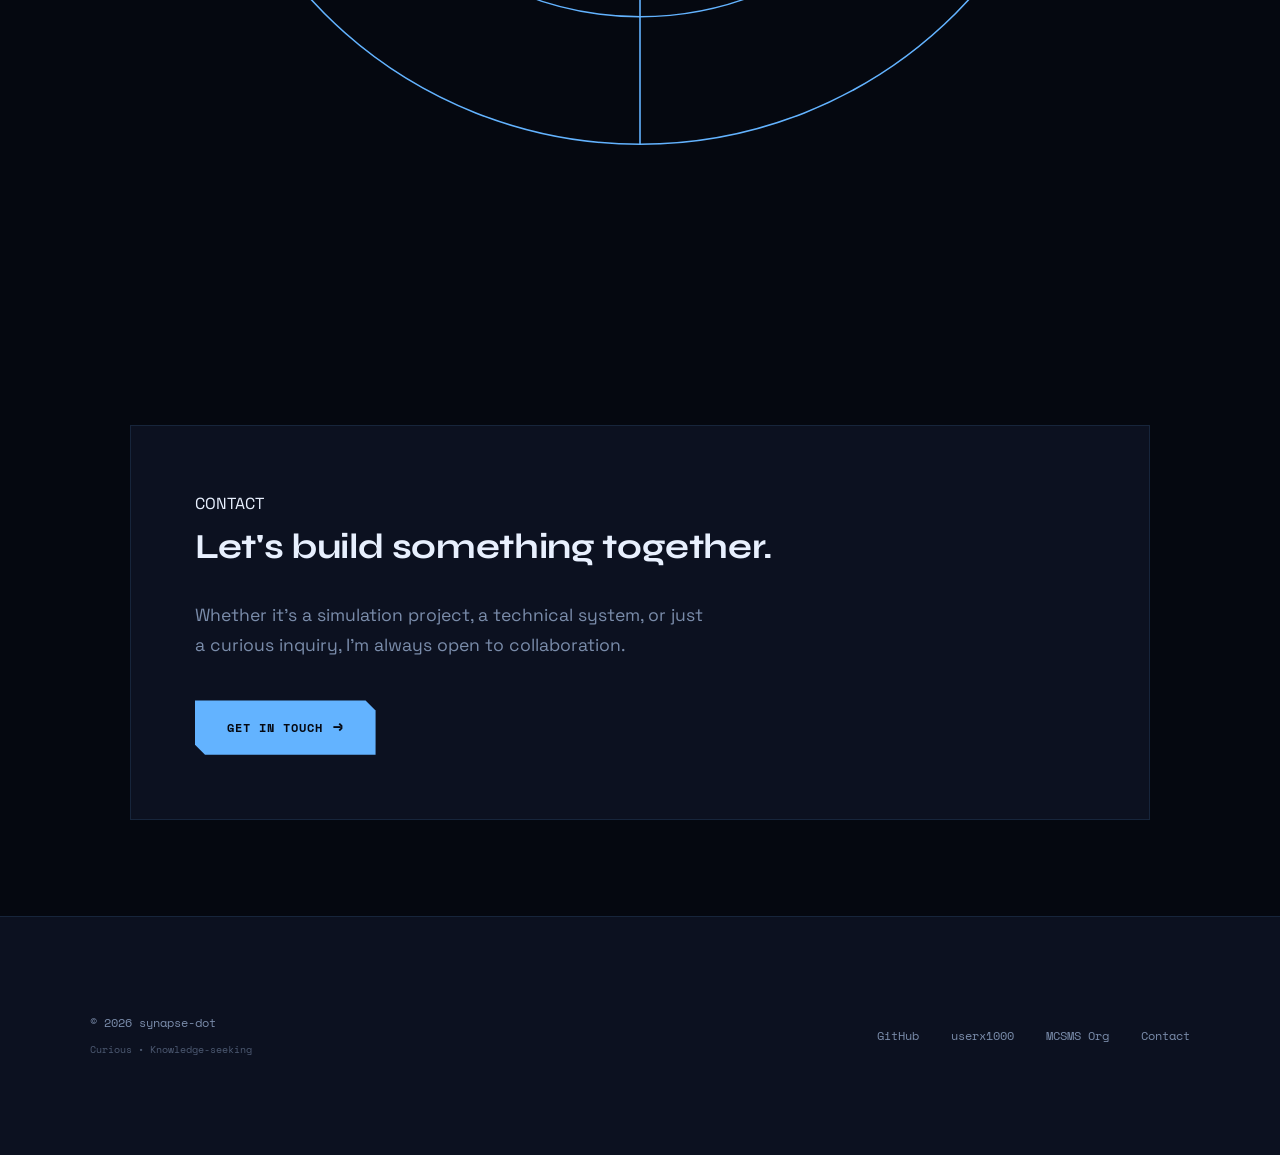
==== commit 9930da44: "Update favicon to /images/favicon.png" ====
--- a/index.html
+++ b/index.html
@@ -8,7 +8,7 @@
 <meta property="og:description" content="Personal portfolio of synapse-dot — focused on computational physics, systems design, and engineering ecosystems." />
 <meta property="og:type" content="website" />
 <meta property="og:url" content="https://synapse-dot.github.io/" />
-<link rel="icon" type="image/png" href="/images/logos/logo.png">
+<link rel="icon" type="image/png" href="/images/favicon.png">
 <link rel="stylesheet" href="/css/style.css">
 </head>
 <body>
--- a/css/style.css
+++ b/css/style.css
@@ -113,9 +113,22 @@
   padding: 0 2.5rem 6rem;
 }
 
+/* Page titles */
+.page-title { padding: 8rem 0 4rem; }
+.page-title h1 {
+  font-family: var(--font-display);
+  font-size: clamp(2.8rem, 8vw, 4.5rem);
+  font-weight: 800;
+  line-height: 1.05;
+  letter-spacing: -0.02em;
+  color: var(--text);
+  margin-bottom: 1.5rem;
+}
+.page-title p { color: var(--muted); font-size: 1.2rem; max-width: 640px; line-height: 1.6; }
+
 /* Hero */
 .hero {
-  padding: 7rem 0 5rem;
+  padding: 8rem 0 5rem;
   position: relative;
 }
 
@@ -162,13 +175,8 @@
   font-weight: 300;
 }
 
-.hero-accent-text {
-  font-family: var(--font-mono);
-  font-size: 0.88rem;
-  color: var(--accent);
-  margin-bottom: 2.5rem;
-  display: block;
-}
+/* Sections */
+section { margin-top: 8rem; }
 
 /* Buttons */
 .btn {
@@ -191,11 +199,7 @@
 }
 
 .btn:hover { opacity: 0.9; transform: translateY(-1px); }
-
-.btn::after {
-  content: '\2192';
-  font-size: 1rem;
-}
+.btn::after { content: '\2192'; font-size: 1rem; }
 
 .btn-outline {
   background: transparent;
@@ -203,14 +207,10 @@
   border: 1px solid var(--border-bright);
   clip-path: polygon(0 0, calc(100% - 10px) 0, 100% 10px, 100% 100%, 10px 100%, 0 calc(100% - 10px));
 }
-
 .btn-outline:hover { background: var(--accent-dim); }
 
 /* Section headers */
-.section-header {
-  margin-bottom: 2.5rem;
-}
-
+.section-header { margin-bottom: 3rem; }
 .section-label {
   font-family: var(--font-mono);
   font-size: 0.68rem;
@@ -222,56 +222,37 @@
   align-items: center;
   gap: 0.5rem;
 }
-
-.section-label::after {
-  content: '';
-  flex: 1;
-  height: 1px;
-  background: var(--border);
-  max-width: 80px;
-}
+.section-label::after { content: ''; flex: 1; height: 1px; background: var(--border); max-width: 80px; }
 
 h2 {
   font-family: var(--font-display);
-  font-size: 1.9rem;
+  font-size: 2.2rem;
   font-weight: 700;
   color: var(--text);
   letter-spacing: -0.01em;
 }
 
-h3 {
-  font-family: var(--font-display);
-  font-size: 1rem;
-  font-weight: 600;
-  color: var(--text);
-  letter-spacing: 0.01em;
-}
-
 /* Card Grid */
 .card-grid {
   display: grid;
-  grid-template-columns: repeat(auto-fit, minmax(260px, 1fr));
-  gap: 1.5rem;
-  background: transparent;
-  border: none;
+  grid-template-columns: repeat(auto-fit, minmax(280px, 1fr));
+  gap: 2rem;
 }
 
 .card {
   background: var(--surface);
-  padding: 1.5rem;
-  position: relative;
+  padding: 2rem;
+  border: 1px solid var(--border);
+  display: flex;
+  flex-direction: column;
+  gap: 0.8rem;
   transition: all 0.3s ease;
-  border: 1px solid var(--border);
-  display: flex;
-  flex-direction: column;
-  gap: 0.6rem;
 }
 
 .card:hover { 
   background: var(--surface-2); 
   border-color: var(--accent);
   transform: translateY(-5px);
-  box-shadow: 0 10px 20px rgba(0,0,0,0.2);
 }
 
 .card-num {
@@ -280,23 +261,10 @@
   color: var(--accent);
   letter-spacing: 0.15em;
   margin-bottom: 0.5rem;
-  display: block;
-  opacity: 0.8;
-}
-
-.card h3 { 
-  margin-bottom: 0.5rem; 
-  font-family: var(--font-display);
-  font-size: 1.25rem;
-}
-
-.card p {
-  color: var(--muted);
-  font-size: 0.95rem;
-  line-height: 1.6;
-  margin-bottom: 1rem;
-  flex-grow: 1;
-}
+}
+
+.card h3 { font-family: var(--font-display); font-size: 1.4rem; color: var(--text); }
+.card p { color: var(--muted); font-size: 1rem; line-height: 1.6; flex-grow: 1; }
 
 .card-tag {
   display: inline-block;
@@ -306,7 +274,7 @@
   text-transform: uppercase;
   color: var(--accent);
   background: var(--accent-dim);
-  padding: 0.3rem 0.7rem;
+  padding: 0.4rem 0.8rem;
   align-self: flex-start;
 }
 
@@ -314,58 +282,28 @@
 .status-card {
   background: var(--surface);
   border: 1px solid var(--border);
-  padding: 2.5rem;
+  padding: 3rem;
   position: relative;
   overflow: hidden;
 }
-
 .status-card::before {
-  content: '';
-  position: absolute;
-  left: 0;
-  top: 0;
-  bottom: 0;
-  width: 3px;
-  background: var(--accent);
-}
-
-.status-card p { color: var(--muted); line-height: 1.8; }
+  content: ''; position: absolute; left: 0; top: 0; bottom: 0; width: 3px; background: var(--accent);
+}
+.status-card p { color: var(--muted); line-height: 1.8; font-size: 1.1rem; }
 
 /* Footer */
 .footer {
-  padding: 4rem 3rem;
+  padding: 6rem 3rem;
   border-top: 1px solid var(--border);
   background: var(--surface);
   color: var(--muted);
   font-family: var(--font-mono);
   font-size: 0.75rem;
 }
-
-.footer-content {
-  display: flex;
-  justify-content: space-between;
-  align-items: center;
-  max-width: 1100px;
-  margin: 0 auto;
-}
-
-.footer-links {
-  display: flex;
-  gap: 1.5rem;
-}
-
-.footer-links a {
-  color: var(--muted);
-  text-decoration: none;
-  transition: color 0.2s;
-}
-
+.footer-content { display: flex; justify-content: space-between; align-items: center; max-width: 1100px; margin: 0 auto; }
+.footer-links { display: flex; gap: 2rem; }
+.footer-links a { color: var(--muted); text-decoration: none; transition: color 0.2s; }
 .footer-links a:hover { color: var(--accent); }
-
-@media (max-width: 680px) {
-  .footer-content { flex-direction: column; gap: 2rem; text-align: center; }
-}
-
 
 /* TOC Sidebar */
 .toc-container { position: relative; display: flex; gap: 4rem; }
@@ -389,27 +327,20 @@
 .toc-link {
   display: block;
   font-family: var(--font-body);
-  font-size: 0.9rem;
+  font-size: 0.95rem;
   color: var(--muted);
   text-decoration: none;
-  padding: 0.25rem 0 0.25rem 1rem;
+  padding: 0.4rem 0 0.4rem 1.25rem;
   border-left: 2px solid transparent;
   transition: all 0.2s;
 }
 .toc-link:hover { color: var(--accent); }
-.toc-link.active {
-  color: var(--accent);
-  border-left-color: var(--accent);
-  font-weight: 500;
-}
-
-.mobile-toc { 
-  display: none; margin-bottom: 2rem; border: 1px solid var(--border); 
-  background: var(--surface); padding: 1.25rem; 
-}
+.toc-link.active { color: var(--accent); border-left-color: var(--accent); font-weight: 500; background: var(--accent-dim); }
+
+.mobile-toc { display: none; margin-bottom: 3rem; border: 1px solid var(--border); background: var(--surface); padding: 1.5rem; }
 .mobile-toc select {
   width: 100%; background: var(--bg); color: var(--text); border: 1px solid var(--border);
-  padding: 0.5rem; font-family: var(--font-mono); font-size: 0.8rem;
+  padding: 0.75rem; font-family: var(--font-mono); font-size: 0.85rem;
 }
 
 @media (max-width: 1024px) {
@@ -417,492 +348,79 @@
   .mobile-toc { display: block; }
 }
 
-.page-title h1 {
-  font-family: var(--font-display);
-  font-size: clamp(2.2rem, 5vw, 3.5rem);
-  font-weight: 800;
-  line-height: 1.1;
-  letter-spacing: -0.02em;
-  color: var(--text);
-  margin-bottom: 1rem;
-}
-
-.page-title p { color: var(--muted); font-size: 1.05rem; max-width: 560px; }
-
-/* Stepper Styles */
-#stepper {
-  min-height: 400px;
-  margin-bottom: 2rem;
-}
-
+/* Stepper */
+#stepper { margin-bottom: 3rem; }
 .step {
-  display: none;
-  padding: 3rem;
-  border: 1px solid var(--border);
-  background: var(--surface);
-  border-radius: 12px;
-  animation: fadeUp 0.5s ease-out;
-}
-
-.step.active {
-  display: block;
-}
-
-.step h3 {
-  font-size: 1.5rem;
-  margin-bottom: 1.5rem;
-  color: var(--accent);
-}
-
-.step p { margin-bottom: 1rem; color: var(--text); }
-.step ul, .step ol { margin-left: 1.5rem; margin-bottom: 1rem; color: var(--muted); }
-.step code { 
-  background: var(--bg); padding: 0.2rem 0.4rem; border-radius: 4px;
-  color: var(--accent); font-family: var(--font-mono); 
-}
-.step pre {
-  background: var(--bg); padding: 1.5rem; border-radius: 8px;
-  overflow-x: auto; margin: 1rem 0; border: 1px solid var(--border);
-}
-
-.step-controls {
-  display: flex;
-  justify-content: space-between;
-  align-items: center;
-  padding: 1.5rem;
-  border: 1px solid var(--border);
-  background: var(--surface);
-  border-radius: 12px;
-}
-
-.step-controls button {
-  background: var(--accent);
-  color: #050810;
-  border: none;
-  padding: 0.8rem 1.5rem;
-  cursor: pointer;
-  font-family: var(--font-mono);
-  font-weight: 700;
-  text-transform: uppercase;
-  letter-spacing: 0.1em;
-  font-size: 0.75rem;
-  transition: opacity 0.2s;
-}
-
-.step-controls button:hover:not(:disabled) { opacity: 0.8; }
-.step-controls button:disabled { opacity: 0.3; cursor: not-allowed; }
-
-#stepIndicator {
-  font-family: var(--font-mono);
-  font-size: 0.8rem;
-  color: var(--muted);
-  font-weight: 600;
-}
-
-/* Why join grid */
-.why-grid {
-  display: grid;
-  grid-template-columns: repeat(4, 1fr);
-  gap: 1px;
-  background: var(--border);
-  border: 1px solid var(--border);
-  margin-top: 2rem;
-}
-
-.why-card {
-  background: var(--surface);
-  padding: 2rem 1.5rem;
-  transition: background 0.2s;
-}
-
-.why-card:hover { background: var(--surface-2); }
-
-.why-icon {
-  font-family: var(--font-mono);
-  font-size: 1.4rem;
-  color: var(--accent);
-  margin-bottom: 1rem;
-  display: block;
-}
-
-.why-card h3 {
-  font-size: 0.9rem;
-  font-weight: 700;
-  letter-spacing: 0.05em;
-  text-transform: uppercase;
-  margin-bottom: 0.5rem;
-}
-
-.why-card p { color: var(--muted); font-size: 0.85rem; }
+  display: none; padding: 4rem; border: 1px solid var(--border); background: var(--surface);
+  border-radius: 4px; animation: fadeUp 0.5s ease-out;
+}
+.step.active { display: block; }
+.step h3 { font-size: 1.8rem; margin-bottom: 1.5rem; color: var(--accent); font-family: var(--font-display); }
+.step p { margin-bottom: 1.25rem; color: var(--text); font-size: 1.1rem; }
+.step ul, .step ol { margin-left: 1.5rem; margin-bottom: 1.5rem; color: var(--muted); }
+.step pre { background: var(--bg); padding: 2rem; border-radius: 4px; overflow-x: auto; margin: 1.5rem 0; border: 1px solid var(--border); }
+
+.step-controls { display: flex; justify-content: space-between; align-items: center; padding: 2rem; border: 1px solid var(--border); background: var(--surface); }
 
 /* Resource link */
 .resource-link {
   display: inline-flex;
   align-items: center;
   gap: 0.5rem;
-  margin-top: 1.25rem;
-  font-family: var(--font-mono);
-  font-size: 0.72rem;
+  margin-top: 1.5rem;
+  font-family: var(--font-mono);
+  font-size: 0.8rem;
   letter-spacing: 0.06em;
   color: var(--accent);
   text-decoration: none;
   border-bottom: 1px solid rgba(99, 179, 255, 0.25);
-  padding-bottom: 2px;
-  transition: border-color 0.2s, gap 0.2s;
-}
-
-.resource-link:hover {
-  border-color: var(--accent);
-  gap: 0.75rem;
-}
-
-.resource-link-arrow {
-  font-size: 0.85rem;
-  transition: transform 0.2s;
-}
-
-.resource-link:hover .resource-link-arrow { transform: translate(2px, -2px); }
-.cta-section {
-  margin-top: 5rem;
-  border: 1px solid var(--border);
-  background: var(--surface);
-  padding: 3.5rem;
-  position: relative;
-  overflow: hidden;
-}
-
-.cta-section::after {
-  content: '';
-  position: absolute;
-  bottom: 0; right: 0;
-  width: 200px; height: 200px;
-  background: radial-gradient(circle at bottom right, rgba(99,179,255,0.07), transparent 70%);
-  pointer-events: none;
-}
-
-.cta-section h2 { margin-bottom: 1rem; }
-.cta-section p { color: var(--muted); max-width: 480px; margin-bottom: 2rem; }
-
-/* Decorative corner */
-.corner-mark {
-  position: absolute;
-  top: 1rem; right: 1rem;
-  font-family: var(--font-mono);
-  font-size: 0.6rem;
-  color: var(--border-bright);
-  letter-spacing: 0.1em;
-}
-
-/* Hero corner deco */
-.hero-deco {
-  position: absolute;
-  right: 0;
-  top: 4rem;
-  width: 320px;
-  height: 320px;
-  opacity: 0.25;
-  pointer-events: none;
-}
-
-/* ── Keyframes ───────────────────────────────────────────── */
+  padding-bottom: 4px;
+}
+
+.cta-section { margin-top: 8rem; border: 1px solid var(--border); background: var(--surface); padding: 4rem; position: relative; }
+.cta-section h2 { margin-bottom: 1.5rem; }
+.cta-section p { color: var(--muted); max-width: 520px; margin-bottom: 2.5rem; font-size: 1.1rem; }
+
+/* Mobile Response */
+@media (max-width: 900px) {
+  .hero h1 { font-size: clamp(2.4rem, 7vw, 3.8rem); }
+  section { margin-top: 6rem; }
+}
+
+@media (max-width: 680px) {
+  nav { padding: 0 1.5rem; }
+  .nav-hamburger { display: flex; }
+  .nav-links {
+    display: none; width: 100%; flex-direction: column; border-top: 1px solid var(--border);
+    background: rgba(5, 8, 16, 0.98); padding: 1rem 0;
+  }
+  .nav-links.nav-open { display: flex; }
+  .nav-links a { border: none; padding: 1rem 1.5rem; font-size: 0.85rem; }
+
+  .container { padding: 0 1.5rem 5rem; }
+  .page-title { padding: 5rem 0 3rem; }
+  .page-title h1 { font-size: 2.4rem; }
+  .page-title p { font-size: 1.05rem; }
+
+  .hero { padding: 4rem 0; }
+  section { margin-top: 5rem; }
+  h2 { font-size: 1.8rem; }
+
+  .card-grid { gap: 1.5rem; }
+  .status-card { padding: 2rem 1.5rem; }
+  .status-card p { font-size: 1rem; }
+  .cta-section { padding: 3rem 1.5rem; }
+  
+  .footer { padding: 4rem 1.5rem; }
+  .footer-content { flex-direction: column; gap: 2.5rem; text-align: center; }
+  .footer-links { gap: 1.5rem; flex-wrap: wrap; justify-content: center; }
+
+  .step { padding: 2rem 1.5rem; }
+  .step h3 { font-size: 1.4rem; }
+}
+
+/* Animations */
 @keyframes fadeUp {
-  from { opacity: 0; transform: translateY(28px); }
-  to   { opacity: 1; transform: translateY(0); }
-}
-@keyframes scanLine {
-  0%   { top: -6px; opacity: 0; }
-  8%   { opacity: 1; }
-  92%  { opacity: 1; }
-  100% { top: calc(100% + 6px); opacity: 0; }
-}
-@keyframes cursorBlink {
-  0%, 100% { opacity: 1; }
-  50%       { opacity: 0; }
-}
-@keyframes glitchA {
-  0%   { clip-path: inset(0 0 95% 0);  transform: translate(-3px, 0); }
-  20%  { clip-path: inset(30% 0 50% 0); transform: translate(3px, 0); }
-  40%  { clip-path: inset(60% 0 20% 0); transform: translate(-2px, 0); }
-  60%  { clip-path: inset(80% 0 5% 0);  transform: translate(2px, 0); }
-  80%  { clip-path: inset(10% 0 75% 0); transform: translate(-1px, 0); }
-  100% { clip-path: inset(0 0 95% 0);  transform: translate(0, 0); }
-}
-@keyframes glitchB {
-  0%   { clip-path: inset(50% 0 30% 0); transform: translate(4px, 0); }
-  25%  { clip-path: inset(10% 0 70% 0); transform: translate(-4px, 0); }
-  50%  { clip-path: inset(75% 0 10% 0); transform: translate(2px, 0); }
-  75%  { clip-path: inset(20% 0 60% 0); transform: translate(-2px, 0); }
-  100% { clip-path: inset(50% 0 30% 0); transform: translate(0, 0); }
-}
-
-/* ── Hero load animation ─────────────────────────────────── */
-.hero { animation: fadeUp 0.7s ease-out both; }
-
-/* ── Glitch text effect ──────────────────────────────────── */
-.glitch-text { position: relative; }
-
-.glitch-text::before,
-.glitch-text::after {
-  content: attr(data-text);
-  position: absolute;
-  inset: 0;
-  opacity: 0;
-  pointer-events: none;
-  font-family: inherit;
-  font-size: inherit;
-  font-weight: inherit;
-  line-height: inherit;
-  white-space: pre-wrap;
-}
-
-.glitch-text::before { color: #ff4ecd; }
-.glitch-text::after  { color: var(--accent); }
-
-.glitch-burst::before {
-  opacity: 0.75;
-  animation: glitchA 0.08s steps(1) 3;
-}
-.glitch-burst::after {
-  opacity: 0.75;
-  animation: glitchB 0.08s steps(1) 3;
-}
-
-/* ── Typewriter widget ───────────────────────────────────── */
-.typewriter-wrap {
-  display: flex;
-  align-items: center;
-  gap: 0.25rem;
-  margin: 1rem 0 2rem;
-  min-height: 1.4rem;
-}
-
-.typewriter-prefix {
-  font-family: var(--font-mono);
-  font-size: 0.75rem;
-  color: var(--muted);
-  letter-spacing: 0.06em;
-  white-space: nowrap;
-}
-
-.typewriter-text {
-  font-family: var(--font-mono);
-  font-size: 0.75rem;
-  color: var(--accent);
-  letter-spacing: 0.06em;
-}
-
-.typewriter-cursor {
-  font-family: var(--font-mono);
-  font-size: 0.75rem;
-  color: var(--accent);
-  animation: cursorBlink 0.9s step-end infinite;
-  margin-left: 1px;
-}
-
-/* ── Card cursor-glow ────────────────────────────────────── */
-.card, .why-card {
-  position: relative;
-  overflow: hidden;
-}
-
-.card::after, .why-card::after {
-  content: '';
-  position: absolute;
-  inset: 0;
-  background: radial-gradient(
-    circle 120px at var(--mx, 50%) var(--my, 50%),
-    rgba(99, 179, 255, 0.09),
-    transparent 70%
-  );
-  opacity: 0;
-  transition: opacity 0.3s ease;
-  pointer-events: none;
-}
-
-.card.card-lit::after, .why-card.card-lit::after { opacity: 1; }
-
-/* Scan-line sweep on hover */
-.card::before, .why-card::before {
-  content: '';
-  position: absolute;
-  left: 0;
-  right: 0;
-  height: 1px;
-  background: linear-gradient(90deg, transparent, rgba(99, 179, 255, 0.4), transparent);
-  top: -6px;
-  opacity: 0;
-  pointer-events: none;
-  z-index: 2;
-  transition: none;
-}
-
-.card:hover::before, .why-card:hover::before {
-  animation: scanLine 0.7s ease-in-out forwards;
-}
-
-/* ── Nav scroll behaviour ────────────────────────────────── */
-nav {
-  transition: height 0.3s ease, background 0.3s ease, transform 0.35s ease;
-}
-
-.nav-scrolled {
-  height: 52px !important;
-  background: rgba(5, 8, 16, 0.96) !important;
-}
-
-.nav-hidden { transform: translateY(-100%); }
-.nav-visible { transform: translateY(0); }
-
-/* ── Canvas particle layer ───────────────────────────────── */
-.hero { isolation: isolate; }
-
-.hero-canvas {
-  position: absolute;
-  inset: 0;
-  width: 100%;
-  height: 100%;
-  pointer-events: none;
-  z-index: 0;
-  opacity: 0.9;
-}
-
-.hero > * { position: relative; z-index: 1; }
-
-/* ── Scroll reveal ───────────────────────────────────────── */
-.reveal-pending {
-  opacity: 0;
-  transform: translateY(20px);
-  transition: opacity 0.55s ease, transform 0.55s ease;
-}
-
-.reveal-pending.revealed {
-  opacity: 1;
-  transform: translateY(0);
-}
-
-/* Stagger cards inside grids */
-.card-grid .reveal-pending:nth-child(2) { transition-delay: 0.07s; }
-.card-grid .reveal-pending:nth-child(3) { transition-delay: 0.14s; }
-.card-grid .reveal-pending:nth-child(4) { transition-delay: 0.21s; }
-.card-grid .reveal-pending:nth-child(5) { transition-delay: 0.28s; }
-.card-grid .reveal-pending:nth-child(6) { transition-delay: 0.35s; }
-.why-grid .reveal-pending:nth-child(2) { transition-delay: 0.07s; }
-.why-grid .reveal-pending:nth-child(3) { transition-delay: 0.14s; }
-.why-grid .reveal-pending:nth-child(4) { transition-delay: 0.21s; }
-
-/* ── Hamburger button (hidden on desktop) ────────────────── */
-.nav-hamburger {
-  display: none;
-  flex-direction: column;
-  justify-content: center;
-  gap: 5px;
-  background: none;
-  border: 1px solid var(--border);
-  padding: 8px 10px;
-  cursor: pointer;
-  margin-left: auto;
-  flex-shrink: 0;
-}
-
-.nav-hamburger span {
-  display: block;
-  width: 20px;
-  height: 1.5px;
-  background: var(--muted);
-  transition: transform 0.25s, opacity 0.25s;
-}
-
-.nav-hamburger.is-open span:nth-child(1) { transform: translateY(6.5px) rotate(45deg); }
-.nav-hamburger.is-open span:nth-child(2) { opacity: 0; }
-.nav-hamburger.is-open span:nth-child(3) { transform: translateY(-6.5px) rotate(-45deg); }
-
-/* ── Responsive — Tablet (≤900px) ────────────────────────── */
-@media (max-width: 900px) {
-  .container { max-width: 100%; }
-
-  .hero h1 { font-size: clamp(2.2rem, 5.5vw, 3.5rem); }
-
-  .card-grid { grid-template-columns: repeat(auto-fill, minmax(240px, 1fr)); }
-
-  .why-grid { grid-template-columns: 1fr 1fr; }
-
-  .cta-section { padding: 2.5rem; }
-}
-
-/* ── Responsive — Mobile (≤680px) ────────────────────────── */
-@media (max-width: 680px) {
-  /* Nav: show hamburger, hide links by default */
-  nav {
-    padding: 0 1.25rem;
-    flex-wrap: wrap;
-    height: auto;
-    min-height: 56px;
-    gap: 0;
-  }
-
-  .nav-logo { padding: 0.85rem 0; font-size: 0.78rem; }
-
-  .nav-hamburger { display: flex; }
-
-  .nav-links {
-    display: none;
-    width: 100%;
-    flex-direction: column;
-    border-top: 1px solid var(--border);
-    background: rgba(5, 8, 16, 0.97);
-    padding: 0.5rem 0 1rem;
-  }
-
-  .nav-links.nav-open { display: flex; }
-
-  .nav-links a {
-    border: none;
-    border-bottom: 1px solid var(--border);
-    padding: 0.85rem 1.25rem;
-    font-size: 0.82rem;
-    margin: 0;
-  }
-
-  .nav-links a:last-child { border-right: none; }
-
-  /* Hero */
-  .hero { padding: 3.5rem 0 3rem; }
-  .hero h1 { font-size: clamp(2rem, 8vw, 2.8rem); }
-  .hero p { font-size: 1rem; }
-  .hero-deco { display: none; }
-
-  /* Container */
-  .container { padding: 0 1.1rem 4rem; }
-
-  /* Sections */
-  section { margin-top: 3.5rem; }
-
-  /* Page title */
-  .page-title { padding: 3rem 0 2.5rem; }
-  .page-title h1 { font-size: clamp(2rem, 8vw, 2.8rem); }
-
-  /* Card grid: single column on small screens */
-  .card-grid { grid-template-columns: 1fr; }
-
-  /* Why grid: 2 col on mobile still fits */
-  .why-grid { grid-template-columns: 1fr 1fr; }
-
-  /* CTA */
-  .cta-section { padding: 2rem 1.5rem; }
-  .cta-section h2 { font-size: 1.4rem; }
-
-  /* Status card */
-  .status-card { padding: 1.75rem 1.5rem; }
-
-  /* Buttons */
-  .btn { padding: 0.85rem 1.5rem; font-size: 0.72rem; }
-
-  h2 { font-size: 1.5rem; }
-}
-
-/* ── Responsive — Small mobile (≤400px) ──────────────────── */
-@media (max-width: 400px) {
-  .why-grid { grid-template-columns: 1fr; }
-  .hero h1 { font-size: 1.9rem; }
-  .nav-logo { font-size: 0.72rem; }
-}
+  from { opacity: 0; transform: translateY(20px); }
+  to { opacity: 1; transform: translateY(0); }
+}
